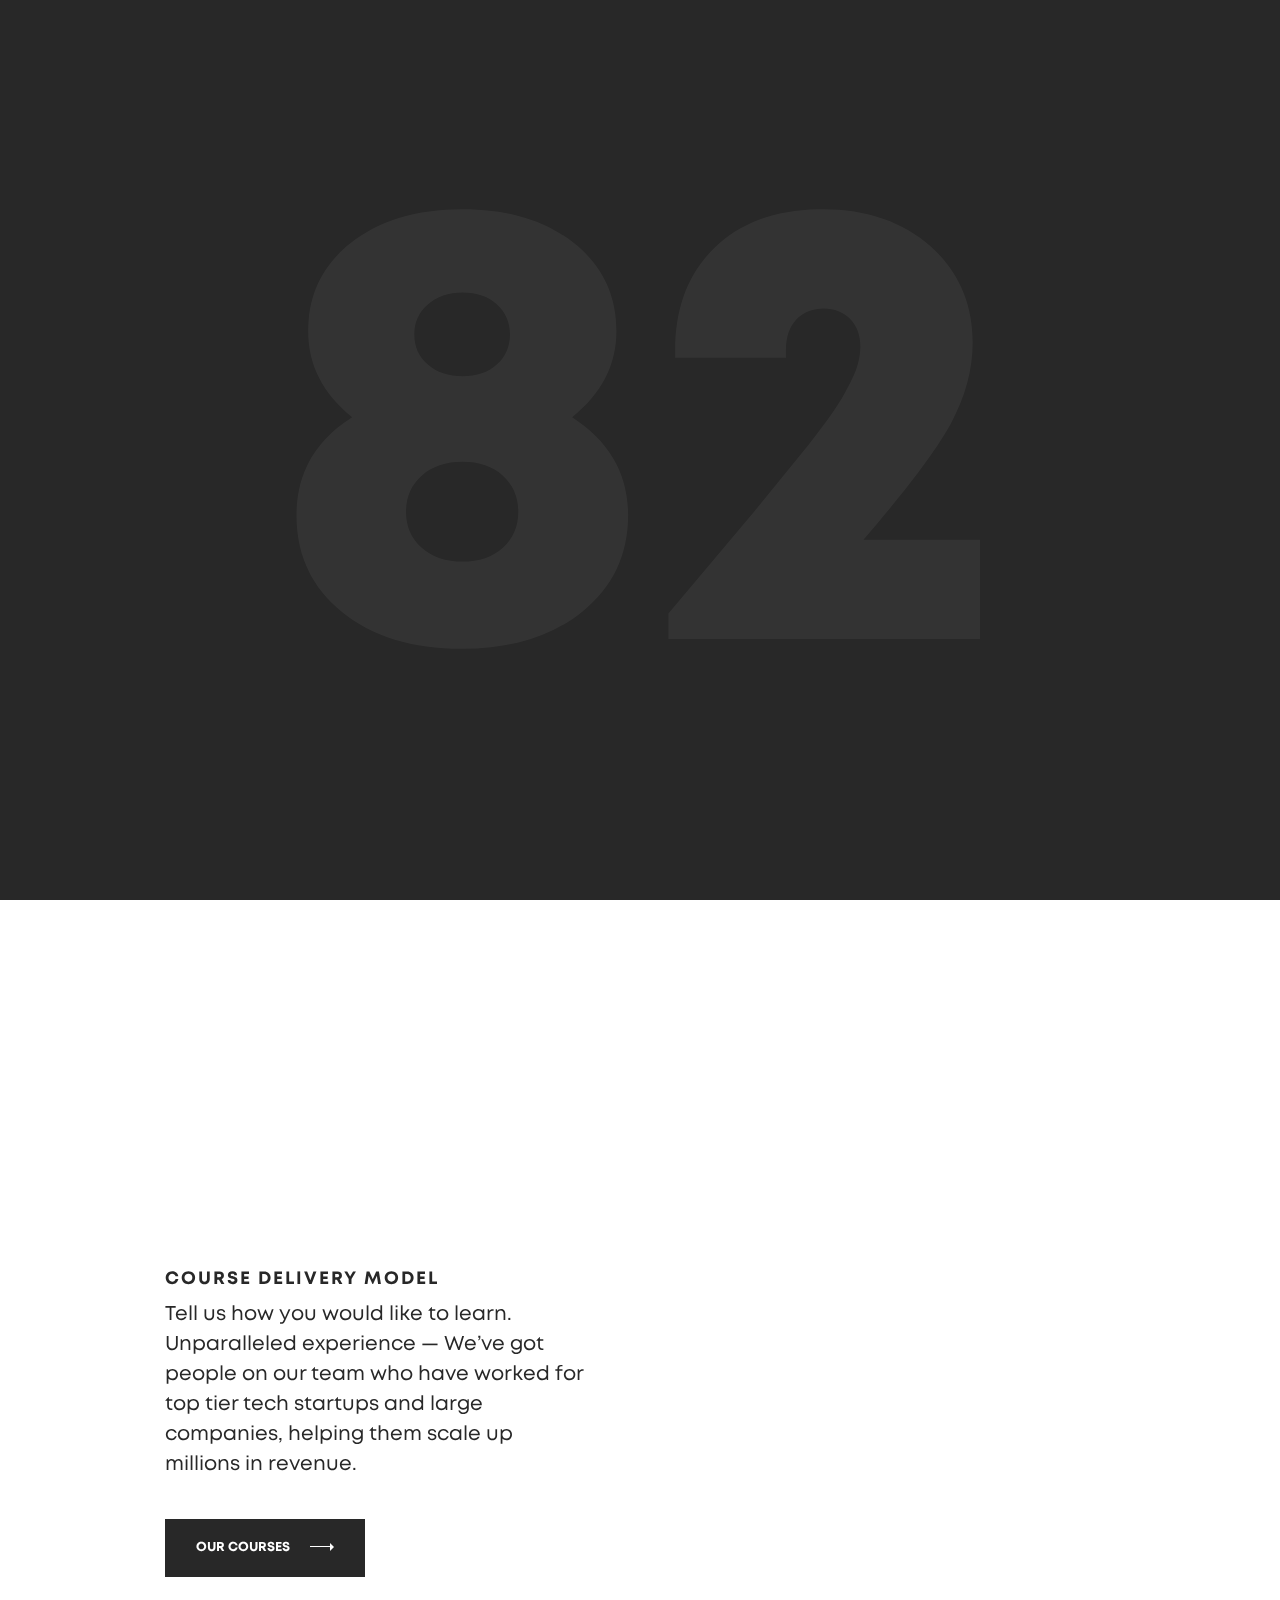
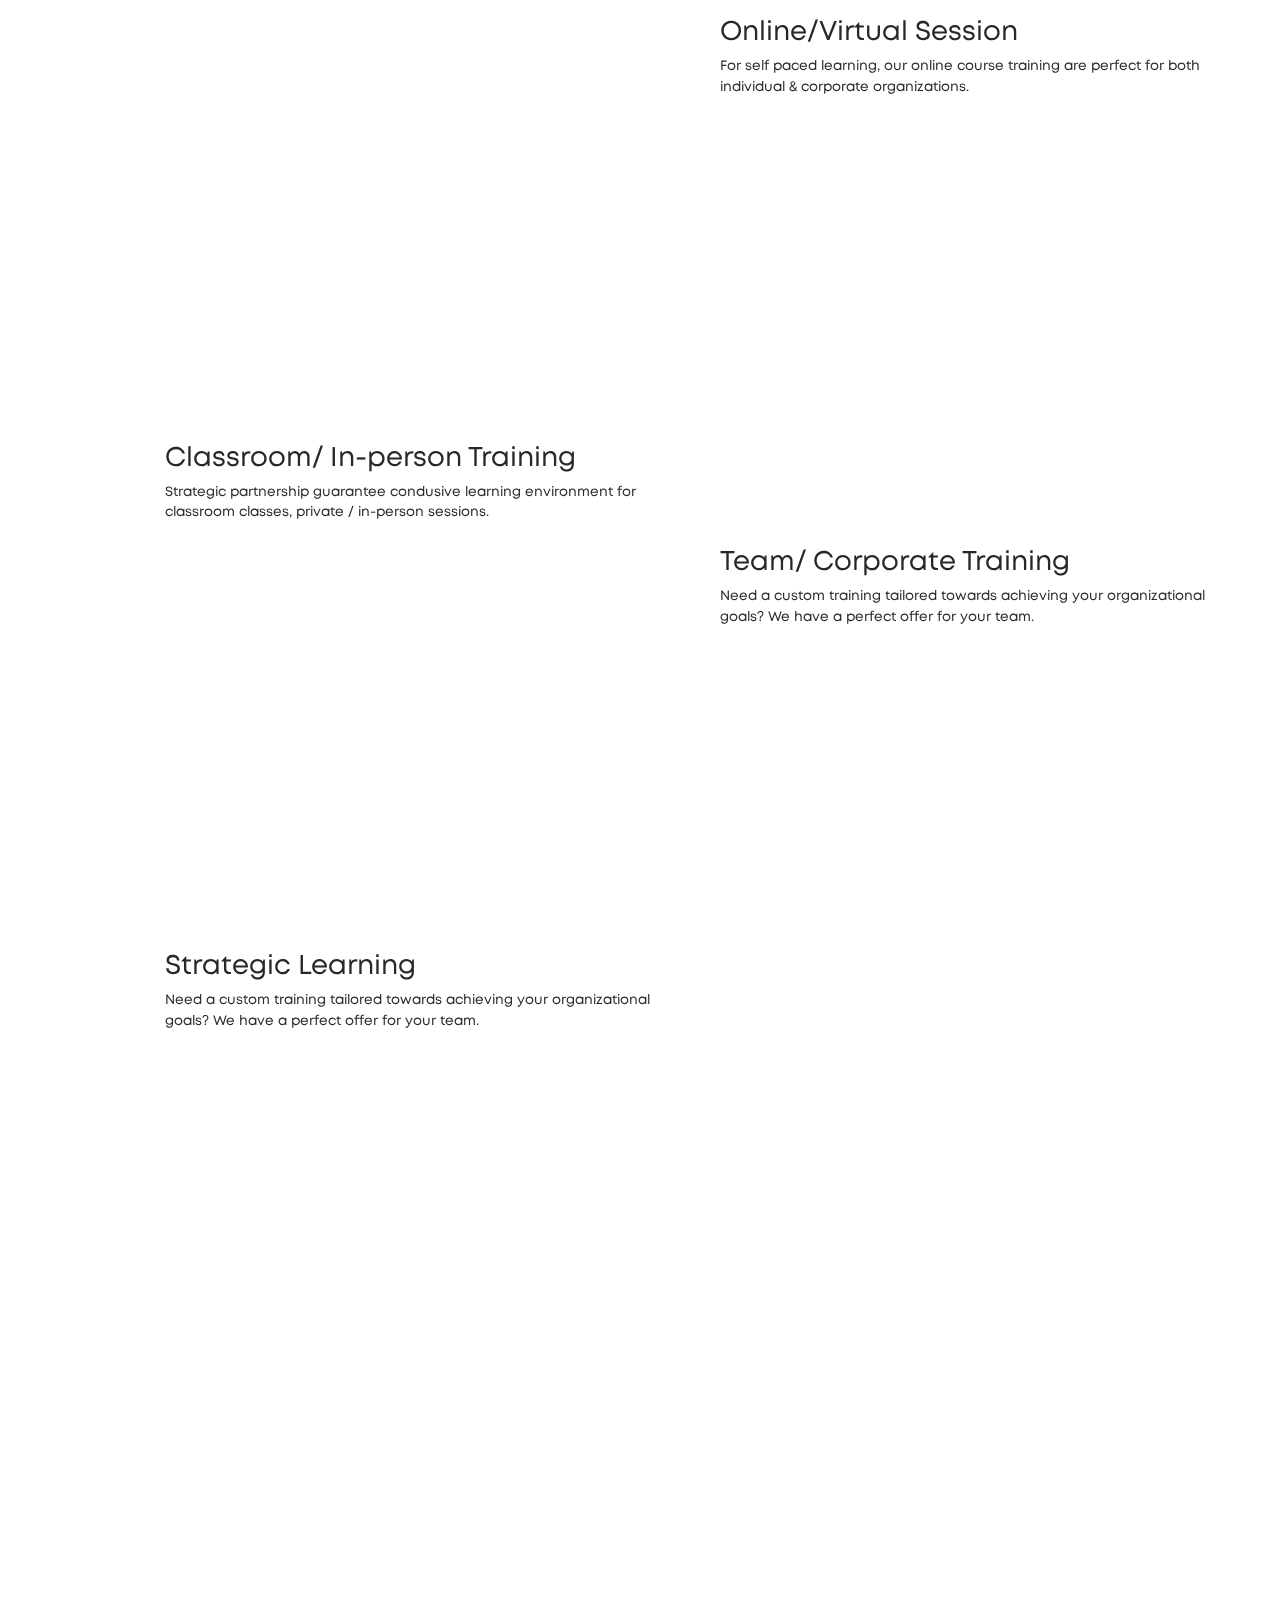
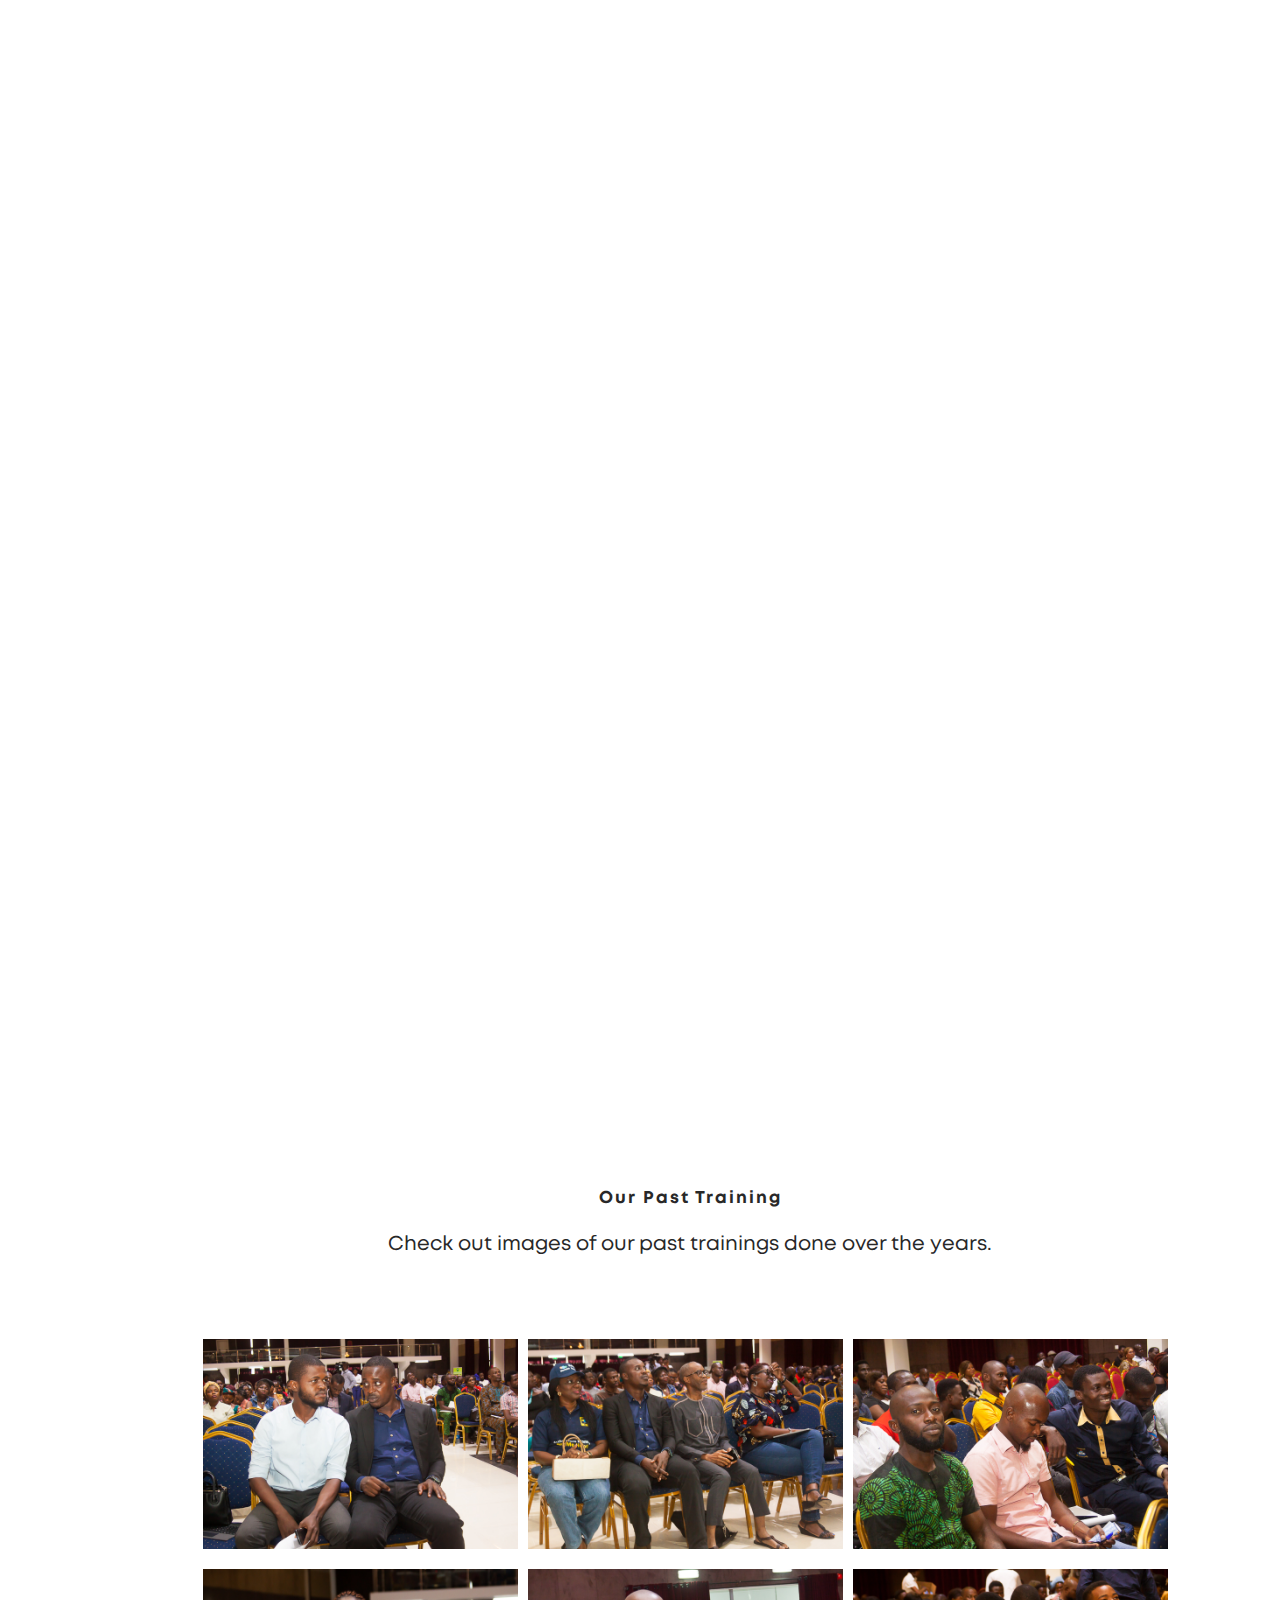
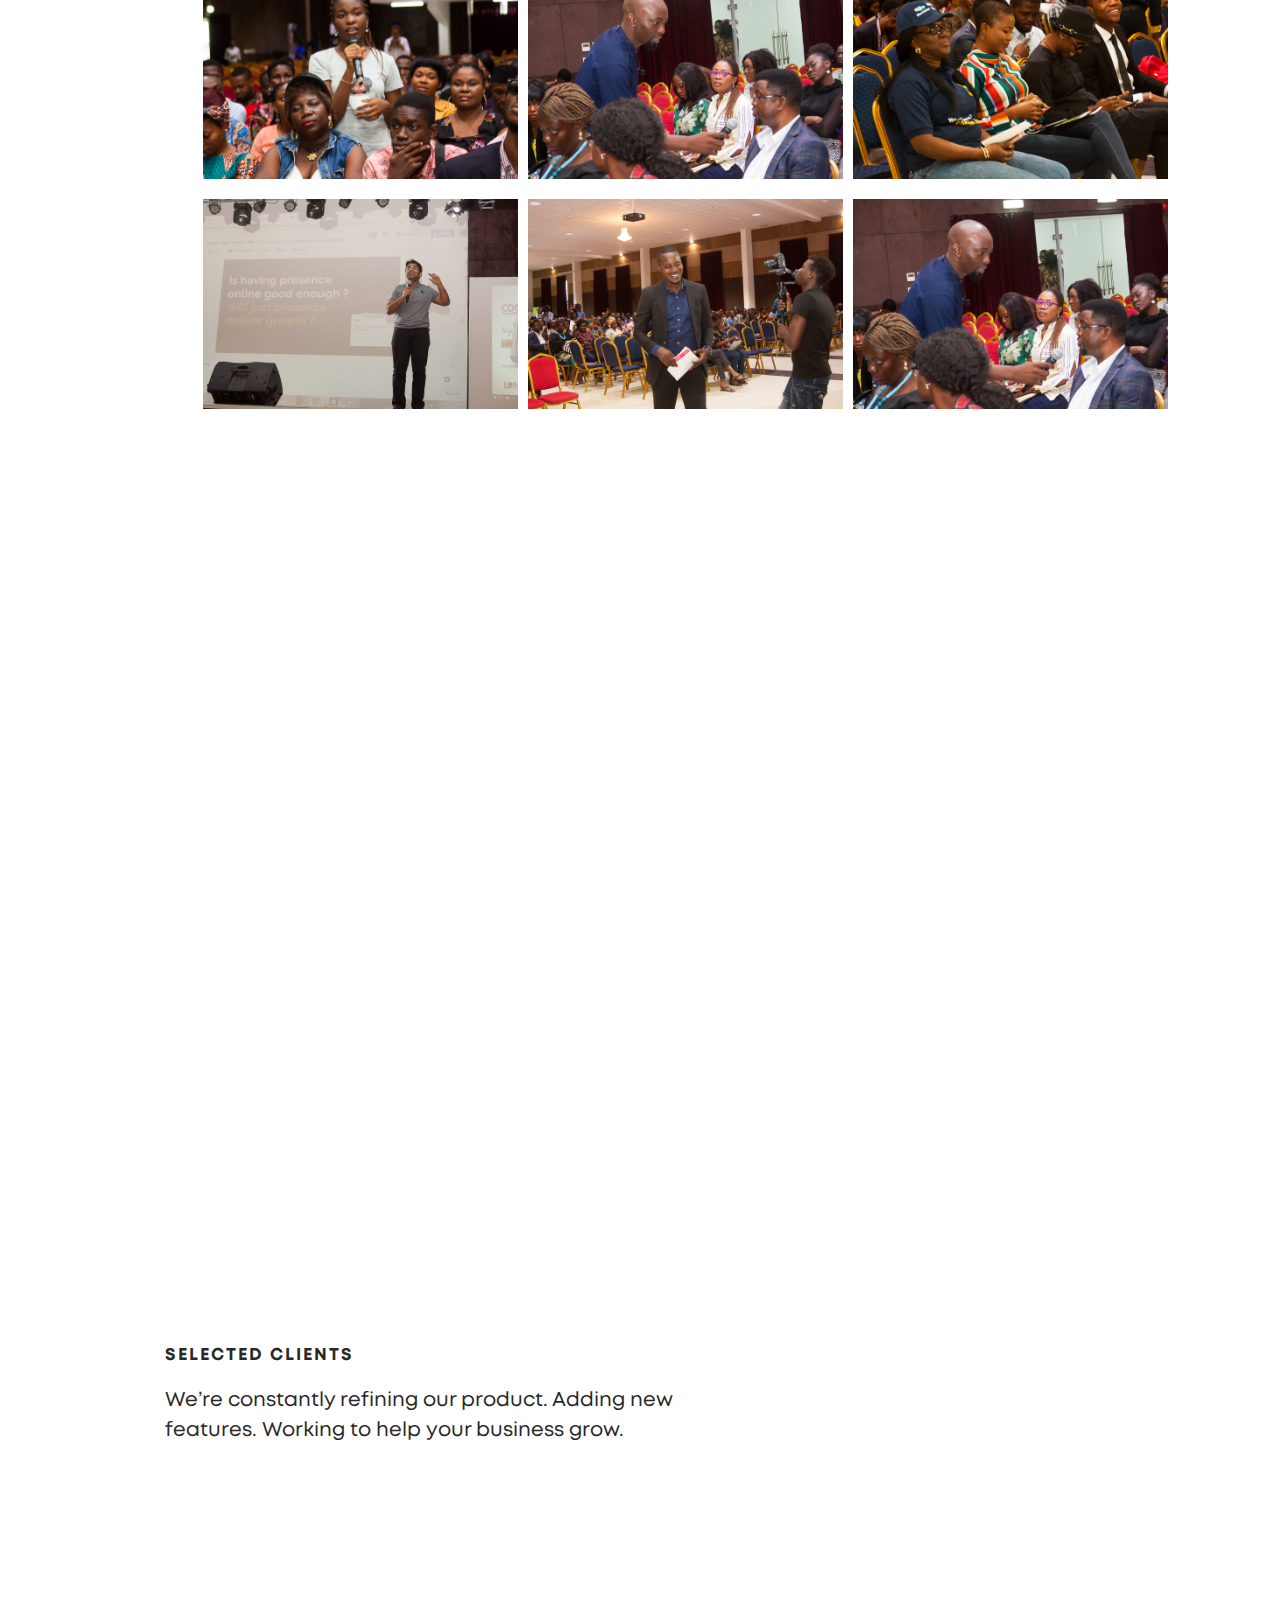
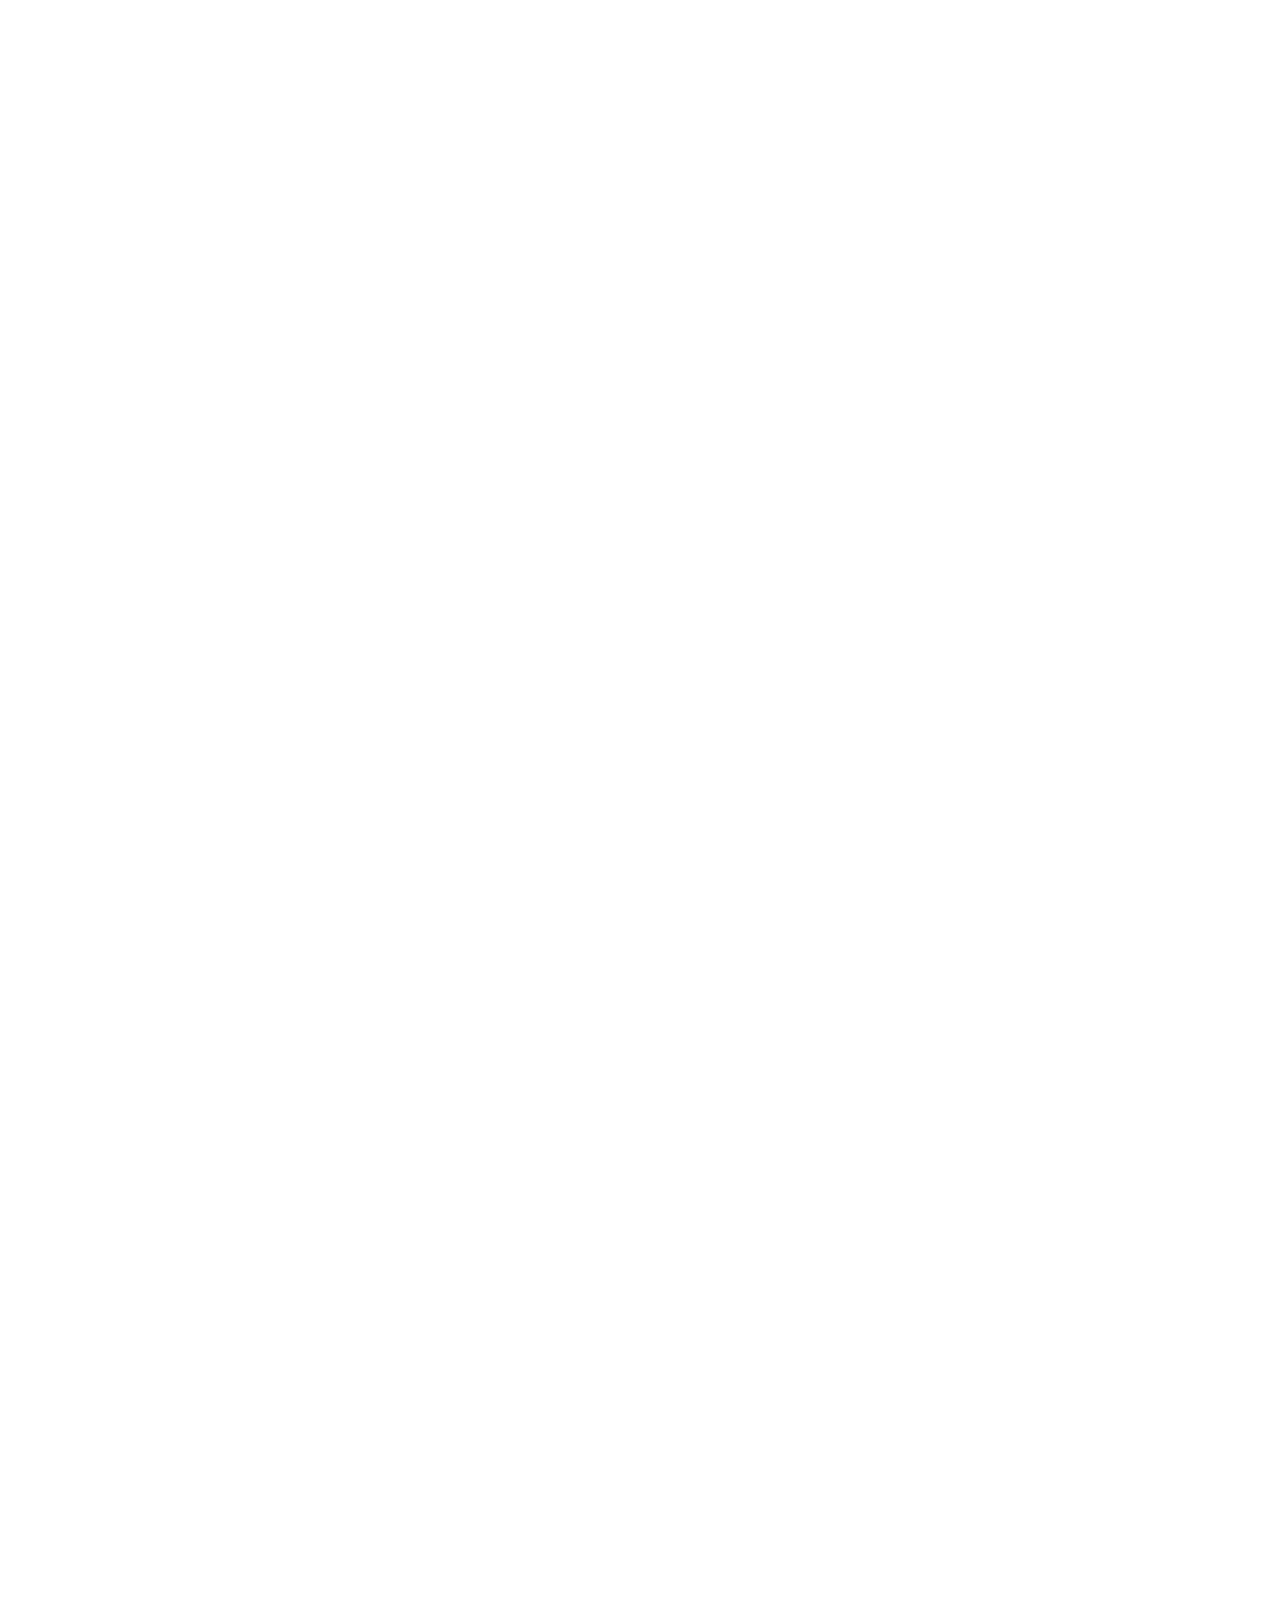
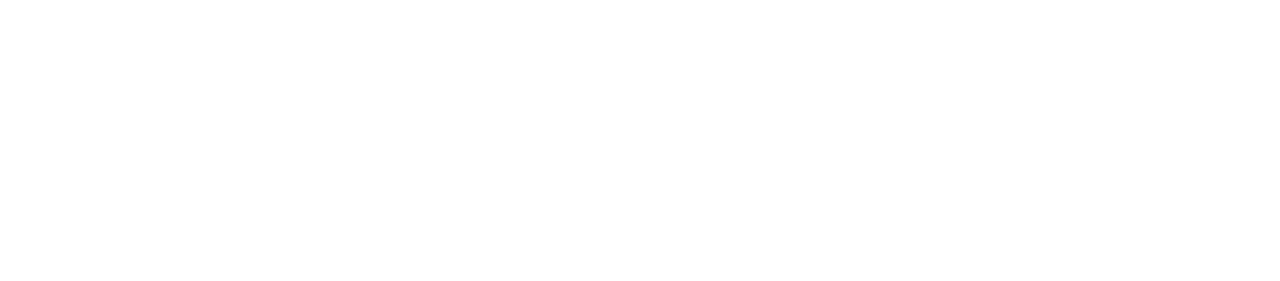
==== index.html @ c2b7b4fe "first commit" ====
<!DOCTYPE html>
<html lang="en">
  <head>
    <meta charset="utf-8" />
    <meta
      name="viewport"
      content="width=device-width, initial-scale=1, shrink-to-fit=no"
    />
    <meta name="format-detection" content="telephone=no" />
    <meta name="theme-color" content="#282828" />
    <title>
      Lagos Digitial Marketing Training | Digital Lab & Creative Solutions
    </title>
    <meta name="author" content="Themezinho" />
    <meta
      name="description"
      content="Agensy | Digital Lab & Creative Solutions"
    />
    <meta
      name="keywords"
      content="creative, works, showcase, training, lagos, portfolio, highlight, projects, modern, agency, digital, studio, css, animation, transition, freelancers"
    />

    <!-- SOCIAL MEDIA META -->
    <meta
      property="og:description"
      content="Lagos Digitial Marketing Training | Digital Lab & Creative Solutions"
    />
    <meta
      property="og:image"
      content="http://www.themezinho.net/agensy/preview.png"
    />
    <meta property="og:site_name" content="ldmt" />
    <meta property="og:title" content="ldmt" />
    <meta property="og:type" content="website" />
    <meta property="og:url" content="http://www.themezinho.net/agensy" />

    <!-- TWITTER META -->
    <meta name="twitter:card" content="summary" />
    <meta name="twitter:site" content="@ldmt" />
    <meta name="twitter:creator" content="@ldmt" />
    <meta name="twitter:title" content="ldmt" />
    <meta
      name="twitter:description"
      content="Lagos Digitial Marketing Training | Digital Lab & Creative Solutions"
    />
    <meta
      name="twitter:image"
      content="http://www.themezinho.net/agensy/preview.png"
    />

    <!-- FAVICON FILES -->
    <link href="images/LDMT logo.png" rel="apple-touch-icon" sizes="144x144" />
    <link href="images/LDMT logo.png" rel="apple-touch-icon" sizes="114x114" />
    <link href="images/LDMT logo.png" rel="apple-touch-icon" sizes="72x72" />
    <link href="images/LDMT logo.png" rel="apple-touch-icon" />
    <link href="images/LDMT logo.png" rel="shortcut icon" />

    <!-- CSS FILES -->
    <link rel="stylesheet" href="css/animate.min.css" />
    <link rel="stylesheet" href="css/odometer.min.css" />
    <link rel="stylesheet" href="css/fancybox.min.css" />
    <link rel="stylesheet" href="css/swiper.min.css" />
    <link rel="stylesheet" href="css/bootstrap.min.css" />
    <link rel="stylesheet" href="css/style.css" />
  </head>
  <body>
    <div class="preloader">
      <div class="inner">
        <!-- <figure class="logo">
          <img src="images/LDMT logo.png" alt="Image" />
        </figure> -->
        <span class="percentage" id="percentage">0</span>
      </div>
      <!-- end inner -->
      <div class="loader-progress" id="loader-progress"></div>
      <!-- end loader-progress -->
    </div>
    <!-- end preloader -->
    <div class="transition-overlay"></div>
    <!-- end transition-overlay -->
    <div class="navigation-menu">
      <div class="inner">
        <div class="side-menu">
          <ul>
            <li><a href="index.html">Home</a></li>
            <li><a href="about.html">About</a></li>
            <li><a href="courses.html">Courses</a></li>
            <li><a href="contact.html">Contact</a></li>
          </ul>
        </div>
        <!-- end side-menu -->
        <div class="sides">
          <!-- <div id="map">
            <iframe
              src="https://www.google.com/maps/embed?pb=!1m18!1m12!1m3!1d325518.68780316407!2d30.252511957059642!3d50.4016990487754!2m3!1f0!2f0!3f0!3m2!1i1024!2i768!4f13.1!3m3!1m2!1s0x40d4cf4ee15a4505%3A0x764931d2170146fe!2z0JrQuNGX0LIsIDAyMDAw!5e0!3m2!1suk!2sua!4v1552081224273"
              width="600"
              height="450"
              style="border: 0"
              allowfullscreen
            ></iframe>
            <img src="images/team.jpg" alt="Team Learning" />
          </div> -->
          <!-- end map -->
          <figure>
            <img src="images/team.jpg" alt="Image" />
            <a href="#" data-fancybox
              ><img src="images/icon-map-marker.svg" alt="Image"
            /></a>
          </figure>
        </div>
        <!-- end sides -->
        <div class="sides">
          <h2>
            LDMT is an agency for the long term, not just for the few years
            ahead of us. Here’s why that matters for you — No “churn and burn.”
            — Our focus isn’t closing deals. It’s getting you quality leads for
            months, years on end.
          </h2>
          <address>
            7 Molade Okoya, Adeniyi Jones, Lagos<br />
            <a href="#">info@ldmt.com.ng </a>
            +234 817 985 2082
          </address>
        </div>
        <!-- end sides -->
      </div>
      <!-- end inner -->
    </div>
    <!-- end navigation-menu -->
    <aside class="left-side">
      <div class="logo">
        <img src="images/LDMT logo.png" alt="Image" />
      </div>
      <ul>
        <li><a href="#">FACEBOOK</a></li>
        <li><a href="#">INSTAGRAM</a></li>
        <li><a href="#">TWITTER</a></li>
        <li><a href="#">LINKEDIN</a></li>
      </ul>
      <a href="#top" class="gotop"
        ><img src="images/icon-gotop.svg" alt="Image"
      /></a>
    </aside>
    <!-- end left-side -->
    <header class="header">
      <nav class="navbar">
        <div class="inner">
          <div class="logo">
            <a href="index.html"
              ><img src="images/LDMT logo.png" alt="Image"
            /></a>
          </div>
          <!-- end logo -->
          <div class="phone">T: +234 817 985 2082</div>
          <!-- end phone -->
          <div class="main-menu">
            <ul>
              <li><a href="index.html">Home</a></li>
              <li><a href="about.html">About</a></li>
              <li><a href="courses.html">Courses</a></li>
              <li><a href="contact.html">Contact</a></li>
            </ul>
          </div>
          <!-- end main-menu -->
          <div class="hamburger-menu" id="hamburger-menu">
            <div class="burger">
              <svg
                id="burger-svg"
                data-name="Layer 1"
                xmlns="http://www.w3.org/2000/svg"
                viewBox="0 0 50 50"
              >
                <title>Show / Hide Navigation</title>
                <rect class="burger-svg__base" width="50" height="50" />
                <g class="burger-svg__bars">
                  <rect
                    class="burger-svg__bar burger-svg__bar-1"
                    x="14"
                    y="18"
                    width="22"
                    height="2"
                  />
                  <rect
                    class="burger-svg__bar burger-svg__bar-2"
                    x="14"
                    y="24"
                    width="22"
                    height="2"
                  />
                  <rect
                    class="burger-svg__bar burger-svg__bar-3"
                    x="14"
                    y="30"
                    width="22"
                    height="2"
                  />
                </g>
              </svg>
            </div>
            <!-- end burger -->
          </div>
          <!-- end hamburger-menu -->
        </div>
        <!-- end inner -->
      </nav>
      <!-- end navbar -->
      <div class="headlines">
        <div class="container">
          <h1>
            Lagos based <br />
            Digital Agency & Training
          </h1>
        </div>
        <!-- end container -->
      </div>
      <!-- end headlines -->
    </header>
    <!-- end header -->
    <section class="slider">
      <div class="swiper-container">
        <div class="swiper-wrapper">
          <div class="swiper-slide" data-background="images/editor-apps.jpg">
            <div class="slide-inner">
              <figure>
                <img src="images/img-3.png" alt="Image" />
              </figure>
              <h2>Learn Digital Skills to grow your CAREER</h2>
              <div class="link">
                <a href="courses.html">GET STARTED</a>
              </div>
              <!-- end link -->
            </div>
            <!-- end slide-inner -->
          </div>
          <!-- end swiper-slide -->
          <div
            class="swiper-slide"
            data-background="images/socialmedia-apps.jpg"
          >
            <div class="slide-inner">
              <figure>
                <img src="images/img-1.png" alt="Image" />
              </figure>
              <h2>Learn Digital Skills to grow your BUSINESS</h2>
              <div class="link">
                <a href="courses.html">GET STARTED</a>
              </div>
              <!-- end link -->
            </div>
            <!-- end slide-inner -->
          </div>
          <!-- end swiper-slide -->
          <div class="swiper-slide" data-background="images/blocks.jpg">
            <div class="slide-inner">
              <figure><img src="images/img-2.png" alt="Image" /></figure>
              <h2>Learn Digital Skills to grow your COMPANY</h2>
              <div class="link">
                <a href="courses.html">GET STARTED</a>
              </div>
              <!-- end link -->
            </div>
            <!-- end slide-inner -->
          </div>
          <!-- end swiper-slide -->
        </div>
        <!-- end swiper-wrapper -->
        <div class="swiper-pagination"></div>
        <!-- end swiper-pagination -->
        <div class="swiper-button-next"><span></span><b>NEXT</b></div>
        <!-- end swiper-button-next -->
      </div>
      <!-- end swiper-container -->
    </section>
    <!-- end slider -->
    <section class="works">
      <div class="container">
        <ul>
          <li>
            <div class="titles">
              <h2>Course Delivery Model</h2>
              <p>
                Tell us how you would like to learn. Unparalleled experience —
                We’ve got people on our team who have worked for top tier tech
                startups and large companies, helping them scale up millions in
                revenue.
              </p>

              <div class="custom-btn">
                <a href="courses.html">Our Courses<span></span> <i></i></a>
              </div>
              <!-- end custom-btn -->
            </div>
            <!-- end titles -->
          </li>
          <li>
            <div class="project-box">
              <figure class="project-image reveal-effect masker wow">
                <img src="images/online.jpg" alt="Image" />
              </figure>
              <div class="project-content">
                <h3>Online/Virtual Session</h3>
                <small
                  >For self paced learning, our online course training are
                  perfect for both individual & corporate organizations.</small
                >
              </div>
              <!-- end project-content -->
            </div>
            <!-- end project-box -->
          </li>
          <li>
            <div class="project-box">
              <figure class="project-image reveal-effect masker wow">
                <img src="images/classroom.jpg" alt="Image" />
              </figure>
              <div class="project-content">
                <h3>Classroom/ In-person Training</h3>
                <small
                  >Strategic partnership guarantee condusive learning
                  environment for classroom classes, private / in-person
                  sessions.</small
                >
              </div>
              <!-- end project-content -->
            </div>
            <!-- end project-box -->
          </li>
          <li>
            <div class="project-box">
              <figure class="project-image reveal-effect masker wow">
                <img src="images/team.jpg" alt="Image" />
              </figure>
              <div class="project-content">
                <h3>Team/ Corporate Training</h3>
                <small
                  >Need a custom training tailored towards achieving your
                  organizational goals? We have a perfect offer for your
                  team.</small
                >
              </div>
              <!-- end project-content -->
            </div>
            <!-- end project-box -->
          </li>
          <li>
            <div class="project-box">
              <figure class="project-image reveal-effect masker wow">
                <img src="images/strategic.jpg" alt="Image" />
              </figure>
              <div class="project-content">
                <h3>Strategic Learning</h3>
                <small
                  >Need a custom training tailored towards achieving your
                  organizational goals? We have a perfect offer for your
                  team.</small
                >
              </div>
              <!-- end project-content -->
            </div>
            <!-- end project-box -->
          </li>
        </ul>
      </div>
      <!-- end container -->
    </section>
    <!-- end works -->
    <section class="featured-services" data-color="dark">
      <div class="container">
        <div class="row">
          <div class="col-12">
            <div class="titles">
              <h6>Our Courses</h6>
              <p>
                Best recommendations for anyone looking to close more
                digitalsales and grow their business.
              </p>
            </div>
            <!-- end titles -->
          </div>
          <!-- end col-12 -->
          <div class="col-lg-3 col-md-6">
            <figure class="reveal-effect masker wow">
              <img src="images/icon01.svg" alt="Image" />
              <figcaption>
                <span>01</span>
                <h4>Content Marketing</h4>
              </figcaption>
            </figure>
          </div>
          <!-- end col-3 -->
          <div class="col-lg-3 col-md-6">
            <figure class="reveal-effect masker wow">
              <img src="images/icon02.svg" alt="Image" />
              <figcaption>
                <span>02</span>
                <h4>Social Media Marketing</h4>
              </figcaption>
            </figure>
          </div>
          <!-- end col-3 -->
          <div class="col-lg-3 col-md-6">
            <figure class="reveal-effect masker wow">
              <img src="images/icon03.svg" alt="Image" />
              <figcaption>
                <span>03</span>
                <h4>Search Engine Optimization</h4>
              </figcaption>
            </figure>
          </div>
          <!-- end col-3 -->
          <div class="col-lg-3 col-md-6">
            <figure class="reveal-effect masker wow">
              <img src="images/icon04.svg" alt="Image" />
              <figcaption>
                <span>04</span>
                <h4>Email Marketing</h4>
              </figcaption>
            </figure>
          </div>
          <!-- end col-3 -->
          <div class="col-lg-3 col-md-6">
            <figure class="reveal-effect masker wow">
              <img src="images/icon05.svg" alt="Image" />
              <figcaption>
                <span>05</span>
                <h4>Blogging</h4>
              </figcaption>
            </figure>
          </div>
          <!-- end col-3 -->
          <div class="col-lg-3 col-md-6">
            <figure class="reveal-effect masker wow">
              <img src="images/icon06.svg" alt="Image" />
              <figcaption>
                <span>06</span>
                <h4>Pay Per Click</h4>
              </figcaption>
            </figure>
          </div>
          <!-- end col-3 -->
          <div class="col-lg-3 col-md-6">
            <figure class="reveal-effect masker wow">
              <img src="images/icon07.svg" alt="Image" />
              <figcaption>
                <span>07</span>
                <h4>Conversion Optimization</h4>
              </figcaption>
            </figure>
          </div>
          <!-- end col-3 -->
          <div class="col-lg-3 col-md-6">
            <figure class="reveal-effect masker wow">
              <img src="images/icon08.svg" alt="Image" />
              <figcaption>
                <span>08</span>
                <h4>Digital Analytics</h4>
              </figcaption>
            </figure>
          </div>
          <div class="col-lg-3 col-md-6">
            <figure class="reveal-effect masker wow">
              <img src="images/icon08.svg" alt="Image" />
              <figcaption>
                <span>09</span>
                <h4>Online Story Telling</h4>
              </figcaption>
            </figure>
          </div>
          <div class="col-lg-3 col-md-6">
            <figure class="reveal-effect masker wow">
              <img src="images/icon08.svg" alt="Image" />
              <figcaption>
                <span>10</span>
                <h4>Digital Marketing Strategy</h4>
              </figcaption>
            </figure>
          </div>
          <div class="col-lg-3 col-md-6">
            <figure class="reveal-effect masker wow">
              <img src="images/icon08.svg" alt="Image" />
              <figcaption>
                <span>11</span>
                <h4>Market Automation</h4>
              </figcaption>
            </figure>
          </div>

          <!-- end col-3 -->
        </div>
        <!-- end row -->
      </div>
      <!-- end container -->
    </section>
    <!-- end featured-services -->
    <!-- <section class="recent-news">
      <div class="container">
        <div class="row align-items-end">
          <div class="col-12 wow fadeInUp">
            <div class="content-box selected">
              <small>Creative, WordPress</small>
              <h3>
                <a href="blog-single.html"
                  >We're Making Office Changes & Introducing our New Office</a
                >
              </h3>
              <span>17 September, 2022</span>
            </div>
          </div>
          <div class="col-lg-4 wow fadeInUp">
            <div class="content-box">
              <small>Creative, WordPress</small>
              <h3>
                <a href="blog-single.html"
                  >We're Making Office Changes & Introducing our New Office</a
                >
              </h3>
              <span>17 September, 2022</span>
            </div>
          </div>
          <div class="col-lg-4 wow fadeInUp">
            <div class="content-box">
              <small>Development, Browser</small>
              <h3>
                <a href="blog-single.html"
                  >The New Chrome and Safari Will Reshape the Web for Authors</a
                >
              </h3>
              <span>22 October, 2022</span>
            </div>
          </div>

          <div class="col-lg-4 wow fadeInUp">
            <div class="content-box">
              <small>Security, Internet</small>
              <h3>
                <a href="blog-single.html"
                  >Half the Web Is Now Encrypted hat Makes Everyone Safery</a
                >
              </h3>
              <span>30 November, 2022</span>
            </div>
          </div>
        </div>
      </div>
    </section> -->
    <!-- end recent-news -->
    <section class="our-awards">
      <div class="container">
        <div class="titles">
          <h6>Our Past Training</h6>
          <p>Check out images of our past trainings done over the years.</p>
        </div>
        <!-- end titles -->
        <div class="our-awards-div">
          <img src="images/training-1.jpg" alt="Our Training" />
          <img src="images/training-2.jpg" alt="Our Training" />
          <img src="images/training-3.jpg" alt="Our Training" />
          <img src="images/training-4.jpg" alt="Our Training" />
          <img src="images/training-5.jpg" alt="Our Training" />
          <img src="images/training-6.jpg" alt="Our Training" />
          <img src="images/training-7.jpg" alt="Our Training" />
          <img src="images/training-8.jpg" alt="Our Training" />
          <img src="images/training-5.jpg" alt="Our Training" />
        </div>
      </div>
      <!-- end container -->
    </section>
    <!-- end our-awards -->
    <section class="showreel" data-color="dark">
      <div class="container">
        <div class="video reveal-effect masker wow">
          <!-- <video src="videos/video.mp4" autoplay loop muted></video> -->
          <div>
            <iframe
              width="550"
              height="309"
              src="https://www.youtube.com/embed/XCosLB9mNR4"
              title="YouTube video player"
              frameborder="0"
              allow="accelerometer; autoplay; clipboard-write; encrypted-media; gyroscope; picture-in-picture"
              allowfullscreen
            ></iframe>
          </div>
          <!-- <div>
            <iframe
              width="550"
              height="309"
              src="https://www.youtube.com/embed/ZZ3BBwcoshY"
              title="YouTube video player"
              frameborder="0"
              allow="accelerometer; autoplay; clipboard-write; encrypted-media; gyroscope; picture-in-picture"
              allowfullscreen
            ></iframe>
          </div> -->
          <div>
            <iframe
              width="550"
              height="309"
              src="https://www.youtube.com/embed/ZZ3BBwcoshY"
              title="YouTube video player"
              frameborder="0"
              allow="accelerometer; autoplay; clipboard-write; encrypted-media; gyroscope; picture-in-picture"
              allowfullscreen
            ></iframe>
          </div>

          <h2>SHOWREEL</h2>
          <!-- end content -->
        </div>
        <!-- end video -->
      </div>
      <!-- end container -->
    </section>
    <!-- end showreel -->
    <section class="logos">
      <div class="container">
        <div class="titles">
          <h6>SELECTED CLIENTS</h6>
          <p>
            We’re constantly refining our product. Adding new features. Working
            to help your business grow.
          </p>
        </div>
        <!-- end titles -->
        <ul class="wow fadeInUp">
          <li>
            <figure>
              <img src="images/moovit.svg" alt="Image" />
              <img src="images/brandspoosh.svg" alt="Image" />
            </figure>
          </li>
          <li>
            <figure>
              <img src="images/brandspoosh.svg" alt="Image" />
              <img src="images/moovit.svg" alt="Image" />
            </figure>
          </li>
          <li>
            <figure>
              <img src="images/guardian.svg" alt="Image" />
              <img src="images/business.svg" alt="Image" />
            </figure>
          </li>
          <li>
            <figure>
              <img src="images/moovit.svg" alt="Image" />
              <img src="images/brandspoosh.svg" alt="Image" />
            </figure>
          </li>
          <li>
            <figure>
              <img src="images/business.svg" alt="Image" />
              <img src="images/guardian.svg" alt="Image" />
            </figure>
          </li>
        </ul>
      </div>
      <!-- end container -->
    </section>
    <!-- end logos -->
    <section class="work-with-us" data-color="dark">
      <div class="container wow fadeInUp">
        <h6>LEARN FROM A PRO TEAM</h6>
        <h2>Would you like to start a training with us?</h2>
        <p><a href="#">Info@ldmt.com.ng</a></p>
        <small>Or</small>
        <p>p: +234 817 985 2082</p>
        <p>m: +234 708 853 7842</p>
      </div>
      <!-- end container -->
    </section>
    <!-- end work-with-us -->
    <footer class="footer">
      <div class="container">
        <div class="row">
          <div class="col-12">
            <div class="career wow fadeInUp">
              <h6>LAGOS DIGITAL MARKETING TRAINING</h6>
              <h2>
                We are always looking for creative minds, so let's train you
              </h2>
              <div class="custom-link">
                <a href="#">Get Started</a> <span></span> <i></i>
              </div>
              <!-- end custom-link -->
            </div>
            <!-- end career -->
          </div>
          <!-- end col-12 -->
          <div class="col-lg-5 wow fadeInUp">
            <figure class="logo">
              <img src="images/LDMT logo.png" alt="Image" />
            </figure>
          </div>
          <!-- end col-5 -->
          <div class="col-lg-4 col-md-6 wow fadeInUp">
            <h5>Location</h5>
            <address>
              7 Molade Okoya, <br />
              Adeniyi Jones, Lagos
            </address>
          </div>
          <!-- end col-4 -->
          <div class="col-lg-3 col-md-6 wow fadeInUp">
            <h5>Say Hello</h5>
            <address>
              info@ldmt.com.ng <br />
              +234 817 985 2082 / +234 708 853 7842
            </address>
          </div>
          <!-- end col-3 -->
          <div class="col-12 wow fadeInUp">
            <div class="sub-footer">
              <ul>
                <li><a href="courses.html">Courses</a></li>
                <li><a href="about.html">About</a></li>
                <li><a href="contact.html">Contact</a></li>
              </ul>
              <span>© 2022 LDMT - All rights Reserved</span>
            </div>
            <!-- end sub-footer -->
          </div>
          <!-- end col-12 -->
        </div>
        <!-- end row -->
      </div>
      <!-- end container -->
    </footer>
    <!-- end footer -->
    <audio id="hamburger-hover" src="audio/link.mp3" preload="auto"></audio>

    <!-- JS FILES -->
    <script src="js/jquery.min.js"></script>
    <script src="js/bootstrap.min.js"></script>
    <script src="js/imagesloaded.pkgd.min.js"></script>
    <script src="js/isotope.min.js"></script>
    <script src="js/swiper.min.js"></script>
    <script src="js/TweenMax.min.js"></script>
    <script src="js/odometer.min.js"></script>
    <script src="js/fancybox.min.js"></script>
    <script src="js/wow.min.js"></script>
    <script src="js/scripts.js"></script>
  </body>
</html>
---- css/style.css ----
@charset "UTF-8";
/* CUSTOM FONTS */
@font-face {
  font-family: "Mont";
  src: url("../fonts/Mont-Regular.eot");
  src: local("☺"), url("../fonts/Mont-Regular.woff") format("woff"),
    url("../fonts/Mont-Regular.ttf") format("truetype"),
    url("../fonts/Mont-Regular.svg") format("svg");
  font-weight: 400;
  font-style: normal;
}
@font-face {
  font-family: "Mont";
  src: url("../fonts/Mont-Bold.eot");
  src: local("☺"), url("../fonts/Mont-Bold.woff") format("woff"),
    url("../fonts/Mont-Bold.ttf") format("truetype"),
    url("../fonts/Mont-Bold.svg") format("svg");
  font-weight: 600;
  font-style: normal;
}
@font-face {
  font-family: "Mont";
  src: url("../fonts/Mont-Heavy.eot");
  src: local("☺"), url("../fonts/Mont-Heavy.woff") format("woff"),
    url("../fonts/Mont-Heavy.ttf") format("truetype"),
    url("../fonts/Mont-Heavy.svg") format("svg");
  font-weight: 800;
  font-style: normal;
}
/* BODY */
* {
  outline: none !important;
}

body {
  margin: 0;
  padding-left: 150px;
  padding-right: 50px;
  font-family: "Mont";
  font-size: 17px;
  color: #282828;
  -webkit-transition: all 0.4s ease-in-out;
  -moz-transition: all 0.4s ease-in-out;
  -ms-transition: all 0.4s ease-in-out;
  -o-transition: all 0.4s ease-in-out;
  transition: all 0.4s ease-in-out;
  -webkit-font-smoothing: antialiased;
  text-rendering: optimizeLegibility;
  -moz-osx-font-smoothing: grayscale;
}

/* LINKS */
a {
  color: #282828;
  -webkit-transition: all 0.25s ease-in-out;
  -moz-transition: all 0.25s ease-in-out;
  -ms-transition: all 0.25s ease-in-out;
  -o-transition: all 0.25s ease-in-out;
  transition: all 0.25s ease-in-out;
}

a:hover {
  text-decoration: underline;
  color: #282828;
}

a:active {
  text-decoration: underline;
}

/* HTML ELEMENTS */
img {
  max-width: 100%;
}

p {
  line-height: 1.5;
}

/* FORM ELEMENTS */
input[type="text"] {
  width: 100%;
  height: 54px;
  border: 1px solid #eee;
  padding: 0 20px;
}

textarea {
  width: 100%;
  height: 160px;
  border: 1px solid #eee;
  padding: 15px 20px;
}

button[type="submit"] {
  height: 58px;
  display: -ms-flexbox;
  display: flex;
  -ms-flex-wrap: wrap;
  flex-wrap: wrap;
  -ms-flex-align: center;
  -ms-flex-pack: justify;
  justify-content: space-between;
  text-align: center;
  border: none;
  margin: 0;
  padding: 0;
}
button[type="submit"] * {
  -webkit-transition: all 0.25s ease-in-out;
  -moz-transition: all 0.25s ease-in-out;
  -ms-transition: all 0.25s ease-in-out;
  -o-transition: all 0.25s ease-in-out;
  transition: all 0.25s ease-in-out;
}
button[type="submit"] strong {
  display: flex;
  flex-wrap: wrap;
  justify-content: center;
  align-content: center;
  height: 58px;
  border: 1px solid #282828;
  font-size: 13px;
  font-weight: 600;
  text-transform: uppercase;
  padding: 0 30px;
  background: #282828;
  color: #fff;
}
button[type="submit"] strong:hover {
  text-decoration: none;
}
button[type="submit"] b {
  width: 20px;
  height: 1px;
  background: #fff;
  display: inline-block;
  margin-left: 20px;
  margin-top: 8px;
}
button[type="submit"] i {
  width: 0;
  height: 0;
  display: inline-block;
  margin-left: 0;
  margin-right: auto;
  border-style: solid;
  border-width: 4px 0 4px 4px;
  border-color: transparent transparent transparent #fff;
  opacity: 1;
  margin-top: 5px;
}
button[type="submit"]:hover b {
  width: 50px;
  margin-left: 20px;
}
button[type="submit"]:hover i {
  opacity: 0;
}

/* CUSTOM CONTAINER */
@media (min-width: 1240px) {
  .container {
    max-width: 1200px;
  }
}
/* CUSTOM ELEMENTS */
.color-dark {
  background-color: #282828;
}
.color-dark .left-side ul {
  width: 100vh;
  line-height: 1;
  display: block;
  margin: 0;
  margin-top: 50vh;
  margin-left: -9px;
  padding: 0;
  transform: rotate(-90deg);
  transform-origin: 0 0;
  position: absolute;
  left: 50%;
  top: 50%;
  text-align: center;
}
.color-dark .left-side ul li {
  display: inline-block;
  margin: 0 10px;
  padding: 0;
  list-style: none;
}
.color-dark .left-side ul li a {
  display: block;
  font-size: 13px;
  font-weight: 600;
  position: relative;
  padding: 0 2px;
  color: #fff;
}
moe .color-dark .left-side ul li a:hover {
  text-decoration: none;
}
.color-dark .left-side ul li a:before {
  content: "";
  display: block;
  position: absolute;
  left: 0;
  bottom: 6px;
  height: 1px;
  width: 0;
  transition: width 0s ease, background 0.25s ease;
}
.color-dark .left-side ul li a:after {
  content: "";
  display: block;
  position: absolute;
  right: 0;
  bottom: 6px;
  height: 1px;
  width: 0;
  background: #fff;
  transition: width 0.25s ease;
}
.color-dark .left-side ul li a:hover:before {
  width: 100%;
  background: #fff;
  transition: width 0.25s ease;
}
.color-dark .left-side ul li a:hover:after {
  width: 100%;
  background: transparent;
  transition: all 0s ease;
}
.color-dark .left-side .logo img {
  -webkit-filter: invert(100%);
  filter: invert(100%);
}
.color-dark .left-side .gotop img {
  -webkit-filter: invert(100%);
  filter: invert(100%);
}

.color-light {
  background-color: #fff;
}

.color-undefined {
  background-color: transparent;
}

.overflow {
  overflow: hidden;
}

/* ODOMETER */
.odometer {
  line-height: 1;
}
.odometer .odometer-digit {
  padding: 0;
}
.odometer .odometer-digit-inner {
  left: 0;
}

/* PAGINATION */
.pagination {
  width: 100%;
  display: flex;
  flex-wrap: wrap;
}
.pagination li.page-item {
  margin-right: 5px;
}
.pagination li.page-item:first-child a.page-link {
  padding-left: 0;
}
.pagination li.page-item.active a.page-link {
  border: 1px solid #282828;
  background: none;
}
.pagination li.page-item a.page-link {
  border: none;
  color: #282828;
  font-size: 13px;
  font-weight: 600;
  border-radius: 50%;
}
.pagination li.page-item a.page-link:hover {
  background: none;
  opacity: 0.5;
}
.pagination li.page-item a.page-link:focus {
  border: none;
  background: none;
  box-shadow: none;
}

/* TRANSITION OVERLAY */
.transition-overlay {
  width: 100vw;
  height: 100vh;
  position: fixed;
  right: calc(-100% - 200px);
  bottom: 0;
  background: #282828;
  z-index: 99;
  -webkit-transition: all 0.3s ease;
  -moz-transition: all 0.3s ease;
  transition: all 0.3s ease;
  transition-duration: 500ms;
  -webkit-transition-duration: 500ms;
  transition-timing-function: cubic-bezier(0.86, 0, 0.07, 1);
  -webkit-transition-timing-function: cubic-bezier(0.86, 0, 0.07, 1);
  visibility: hidden;
}
.transition-overlay:before {
  content: "";
  width: 0;
  height: 0;
  border-style: solid;
  border-width: 0 200px 100vh 0;
  border-color: transparent #282828 transparent transparent;
  position: absolute;
  left: -200px;
  top: 0;
}
.transition-overlay.active {
  right: 0;
  visibility: visible;
}

/* PRELOADER */
.preloader {
  position: fixed;
  top: 0;
  left: 0;
  margin: auto;
  width: 100vw;
  height: 100vh;
  background: #282828;
  opacity: 1;
  -webkit-transition: all 0.3s ease;
  -moz-transition: all 0.3s ease;
  transition: all 0.3s ease;
  transition-duration: 500ms;
  -webkit-transition-duration: 500ms;
  transition-timing-function: cubic-bezier(0.86, 0, 0.07, 1);
  -webkit-transition-timing-function: cubic-bezier(0.86, 0, 0.07, 1);
  z-index: 99;
  transition-delay: 0.65s;
}
.preloader * {
  -webkit-transition: all 0.3s ease;
  -moz-transition: all 0.3s ease;
  transition: all 0.3s ease;
  transition-duration: 500ms;
  -webkit-transition-duration: 500ms;
  transition-timing-function: cubic-bezier(0.86, 0, 0.07, 1);
  -webkit-transition-timing-function: cubic-bezier(0.86, 0, 0.07, 1);
}
.preloader:before {
  content: "";
  width: 0;
  height: 0;
  border-style: solid;
  border-width: 0 200px 100vh 0;
  border-color: transparent #282828 transparent transparent;
  position: absolute;
  left: -200px;
  top: 0;
}
.preloader:after {
  content: "";
  width: 0;
  height: 0;
  border-style: solid;
  border-width: 100vh 0 0 200px;
  border-color: transparent transparent transparent #282828;
  position: absolute;
  right: -200px;
  top: 0;
}
.preloader .inner {
  width: 100vw;
  height: 100vh;
  display: flex;
  flex-wrap: wrap;
  align-items: center;
  justify-content: center;
  overflow: hidden;
}
.preloader .inner .logo {
  display: inline-block;
  margin: 0;
  animation: fadeInUp ease 0.6s;
}
.preloader .inner .logo img {
  height: 50px;
}
.preloader .inner .percentage {
  width: 100%;
  font-size: 70vh;
  line-height: 1;
  font-weight: 800;
  color: #fff;
  position: absolute;
  top: 50%;
  transform: translateY(-50%);
  text-align: center;
  opacity: 0.05;
  transition-delay: 0.1s;
}

.page-loaded .preloader {
  left: calc(-100% - 200px);
  visibility: hidden;
}

.page-loaded .preloader .logo {
  transform: translateX(-100px);
  opacity: 0;
}

.page-loaded .preloader .percentage {
  margin-left: 100px;
  opacity: 0;
}

body .navbar .inner {
  transform: translateY(-100%);
  transition-delay: 1.2s;
}

body .left-side {
  left: -100%;
  transition-delay: 1.3s !important;
  -webkit-transition: all 0.25s ease-in-out;
  -moz-transition: all 0.25s ease-in-out;
  -ms-transition: all 0.25s ease-in-out;
  -o-transition: all 0.25s ease-in-out;
  transition: all 0.25s ease-in-out;
}

body .header .headlines {
  opacity: 1;
  transform: translateY(100%);
  transition-delay: 1.4s !important;
  -webkit-transition: all 0.25s ease-in-out;
  -moz-transition: all 0.25s ease-in-out;
  -ms-transition: all 0.25s ease-in-out;
  -o-transition: all 0.25s ease-in-out;
  transition: all 0.25s ease-in-out;
  opacity: 0;
}

body .header .page-title {
  opacity: 1;
  transform: translateY(100%);
  transition-delay: 1.4s !important;
  -webkit-transition: all 0.25s ease-in-out;
  -moz-transition: all 0.25s ease-in-out;
  -ms-transition: all 0.25s ease-in-out;
  -o-transition: all 0.25s ease-in-out;
  transition: all 0.25s ease-in-out;
  opacity: 0;
}

body .page-header {
  opacity: 1;
  transform: translateY(100%);
  transition-delay: 1.4s !important;
  -webkit-transition: all 0.25s ease-in-out;
  -moz-transition: all 0.25s ease-in-out;
  -ms-transition: all 0.25s ease-in-out;
  -o-transition: all 0.25s ease-in-out;
  transition: all 0.25s ease-in-out;
  opacity: 0;
}

body .slider {
  transform: translateY(100%);
  transition-delay: 1.5s !important;
  -webkit-transition: all 0.25s ease-in-out;
  -moz-transition: all 0.25s ease-in-out;
  -ms-transition: all 0.25s ease-in-out;
  -o-transition: all 0.25s ease-in-out;
  transition: all 0.25s ease-in-out;
  opacity: 0;
}

.page-loaded .header .navbar .inner {
  transform: translateY(0);
}

.page-loaded .header .headlines {
  opacity: 1;
  transform: translateY(0);
  opacity: 1;
}

.page-loaded .header .page-title {
  opacity: 1;
  transform: translateY(0);
  opacity: 1;
}

.page-loaded .page-header {
  opacity: 1;
  transform: translateY(0);
  opacity: 1;
}

.page-loaded .slider {
  opacity: 1;
  transform: translateY(0);
}

.page-loaded .left-side {
  left: 0;
}

.page-loaded .video-wrapper {
  opacity: 1;
  transform: translateY(0);
}

.page-loaded figure.image {
  opacity: 1;
  transform: translateY(0);
}

.page-loaded .header-image {
  opacity: 1;
  transform: translateY(0);
}

.page-loaded .map {
  opacity: 1;
  transform: translateY(0);
}

/* BURGER */
.burger {
  margin-top: 1px;
  z-index: 3;
  display: inline-block;
  width: 50px;
  height: 50px;
  padding: 0;
  border: none;
  outline: none;
  cursor: pointer;
}

.isNavOpen {
  overflow: hidden;
}

.burger-svg__base {
  fill: #fff;
}

.burger-svg__bars {
  fill: #282828;
}

/* NAVIGATION MENU */
.navigation-menu {
  width: 100%;
  height: 100%;
  display: flex;
  flex-wrap: wrap;
  flex-direction: column;
  justify-content: center;
  position: fixed;
  right: calc(-100% + -200px);
  top: 0;
  z-index: 2;
  background: #282828;
  -webkit-transition: all 0.3s ease;
  -moz-transition: all 0.3s ease;
  transition: all 0.3s ease;
  transition-duration: 500ms;
  -webkit-transition-duration: 500ms;
  transition-timing-function: cubic-bezier(0.86, 0, 0.07, 1);
  -webkit-transition-timing-function: cubic-bezier(0.86, 0, 0.07, 1);
  visibility: hidden;
}
.navigation-menu:before {
  content: "";
  width: 0;
  height: 0;
  border-style: solid;
  border-width: 0 200px 100vh 0;
  border-color: transparent #282828 transparent transparent;
  position: absolute;
  left: -200px;
  top: 0;
}
.navigation-menu.active {
  right: 0;
  visibility: visible;
}
.navigation-menu.active .inner {
  opacity: 1;
  transform: translateX(0);
}
.navigation-menu #map {
  width: 600px;
  height: 450px;
  display: none;
  border: none;
}
.navigation-menu .inner {
  display: flex;
  flex-wrap: wrap;
  align-content: center;
  padding: 0 10%;
  color: #fff;
  transform: translateX(40%);
  opacity: 0;
  -webkit-transition: all 0.3s ease;
  -moz-transition: all 0.3s ease;
  transition: all 0.3s ease;
  transition-duration: 500ms;
  -webkit-transition-duration: 500ms;
  transition-timing-function: cubic-bezier(0.86, 0, 0.07, 1);
  -webkit-transition-timing-function: cubic-bezier(0.86, 0, 0.07, 1);
  transition-delay: 0.35s;
  padding-top: 80px;
}
.navigation-menu .inner .side-menu {
  width: 100%;
  float: right;
  display: none;
}
.navigation-menu .inner .side-menu ul {
  float: right;
  margin: 0;
  padding: 0;
  text-align: right;
}
.navigation-menu .inner .side-menu ul li {
  display: block;
  list-style: none;
  margin-bottom: 5px;
}
.navigation-menu .inner .side-menu ul li a {
  font-size: 8vw;
  color: #fff;
  font-weight: 600;
}
.navigation-menu .inner .sides {
  flex: 1;
  display: flex;
  flex-wrap: wrap;
  flex-direction: column;
  justify-content: center;
}
.navigation-menu .inner .sides:last-child {
  padding-left: 50px;
}
.navigation-menu .inner h2 {
  display: block;
  margin-bottom: 20px;
  line-height: 1.7;
  font-size: 25px;
}
.navigation-menu .inner h2 strong {
  font-weight: 600;
}
.navigation-menu .inner figure {
  display: block;
  margin: 0;
  background: #fff;
  padding: 6px;
  position: relative;
}
.navigation-menu .inner figure a {
  width: 50px;
  height: 50px;
  line-height: 44px;
  position: absolute;
  right: 6px;
  top: 6px;
  background: #fff;
  text-align: center;
}
.navigation-menu .inner address {
  display: block;
  font-size: 19px;
}
.navigation-menu .inner address a {
  display: block;
  color: #fff;
  text-decoration: underline;
}

/* REVEAL EFFECT */
.reveal-effect {
  float: left;
  overflow: hidden;
  position: relative;
}
.reveal-effect.animated:before {
  content: "";
  width: 100%;
  height: 100%;
  background: #eee;
  position: absolute;
  left: 0;
  top: 0;
  animation: 1s reveal linear forwards;
  -webkit-animation-duration: 1s;
  z-index: 1;
  -moz-animation-duration: 1s;
  -ms-animation-duration: 1s;
  -o-animation-duration: 1s;
  animation-duration: 1s;
  -webkit-animation-fill-mode: forwards;
  -moz-animation-fill-mode: forwards;
  -ms-animation-fill-mode: forwards;
  -o-animation-fill-mode: forwards;
  animation-fill-mode: forwards;
  -webkit-animation-timing-function: cubic-bezier(0.785, 0.135, 0.15, 0.86);
  -moz-animation-timing-function: cubic-bezier(0.785, 0.135, 0.15, 0.86);
  -o-animation-timing-function: cubic-bezier(0.785, 0.135, 0.15, 0.86);
  -ms-animation-timing-function: cubic-bezier(0.785, 0.135, 0.15, 0.86);
  animation-timing-function: cubic-bezier(0.785, 0.135, 0.15, 0.86);
}

.reveal-effect.animated > * {
  animation: 1s reveal-inner linear forwards;
}

@-webkit-keyframes reveal {
  0% {
    left: 0;
    width: 0;
  }
  50% {
    left: 0;
    width: 100%;
  }
  51% {
    left: auto;
    right: 0;
  }
  100% {
    left: auto;
    right: 0;
    width: 0;
  }
}
@-webkit-keyframes reveal-inner {
  0% {
    visibility: hidden;
    opacity: 0;
  }
  50% {
    visibility: hidden;
    opacity: 0;
  }
  51% {
    visibility: visible;
    opacity: 1;
  }
  100% {
    visibility: visible;
    opacity: 1;
  }
}
/* TITLES */
.titles {
  width: 100%;
  display: flex;
  flex-wrap: wrap;
  flex-direction: column;
  padding-right: 50%;
  margin-bottom: 80px;
}
.titles h6 {
  font-size: 17px;
  font-weight: 600;
  margin-bottom: 20px;
  letter-spacing: 2px;
}
.titles p {
  font-size: 20px;
  line-height: 1.5;
  margin-bottom: 0;
  font-weight: 300;
}

/* CUSTOM LINK */
.custom-link {
  display: -ms-flexbox;
  display: flex;
  -ms-flex-wrap: wrap;
  flex-wrap: wrap;
  -ms-flex-align: center;
  align-items: center;
  -ms-flex-pack: justify;
  justify-content: space-between;
}
.custom-link * {
  -webkit-transition: all 0.25s ease-in-out;
  -moz-transition: all 0.25s ease-in-out;
  -ms-transition: all 0.25s ease-in-out;
  -o-transition: all 0.25s ease-in-out;
  transition: all 0.25s ease-in-out;
}
.custom-link a {
  display: inline-block;
  margin-right: 15px;
  font-size: 13px;
  font-weight: 600;
  text-transform: uppercase;
}
.custom-link a:hover {
  text-decoration: none;
}
.custom-link span {
  width: 20px;
  height: 1px;
  background: #282828;
  display: inline-block;
  margin: 0;
}
.custom-link i {
  width: 0;
  height: 0;
  display: inline-block;
  margin-left: 0;
  margin-right: auto;
  border-style: solid;
  border-width: 4px 0 4px 4px;
  border-color: transparent transparent transparent #282828;
  opacity: 1;
}
.custom-link:hover a {
  margin-left: 20px;
}
.custom-link:hover span {
  width: 50px;
  margin-left: 20px;
}
.custom-link:hover i {
  opacity: 0;
}

/* CUSTOM BUTTON */
.custom-btn {
  display: -ms-flexbox;
  display: flex;
  -ms-flex-wrap: wrap;
  flex-wrap: wrap;
  -ms-flex-align: center;
  align-items: center;
  -ms-flex-pack: justify;
  justify-content: space-between;
  text-align: center;
}
.custom-btn * {
  -webkit-transition: all 0.25s ease-in-out;
  -moz-transition: all 0.25s ease-in-out;
  -ms-transition: all 0.25s ease-in-out;
  -o-transition: all 0.25s ease-in-out;
  transition: all 0.25s ease-in-out;
}
.custom-btn a {
  display: flex;
  flex-wrap: wrap;
  justify-content: center;
  height: 58px;
  border: 1px solid #282828;
  font-size: 13px;
  font-weight: 600;
  text-transform: uppercase;
  padding: 0 30px;
  padding-top: 18px;
  background: #282828;
  color: #fff;
}
.custom-btn a:hover {
  text-decoration: none;
}
.custom-btn span {
  width: 20px;
  height: 1px;
  background: #fff;
  display: inline-block;
  margin-left: 20px;
  margin-top: 8px;
}
.custom-btn i {
  width: 0;
  height: 0;
  display: inline-block;
  margin-left: 0;
  margin-right: auto;
  border-style: solid;
  border-width: 4px 0 4px 4px;
  border-color: transparent transparent transparent #fff;
  opacity: 1;
  margin-top: 5px;
}
.custom-btn:hover span {
  width: 50px;
  margin-left: 20px;
}
.custom-btn:hover i {
  opacity: 0;
}

/* HEADER */
.header {
  width: 100%;
  display: flex;
  flex-wrap: wrap;
  flex-direction: column;
}
.header .navbar {
  width: 100%;
  margin-bottom: 0;
}
.header .page-title {
  width: 100%;
  margin-bottom: 100px;
  margin-top: 50px;
}
.header .page-title h2 {
  font-weight: 700;
  font-size: 8vw;
  margin-bottom: 20px;
}
.header .page-title h4 {
  padding-right: 40%;
  line-height: 1.7;
}
.header .headlines {
  width: 100%;
  margin-bottom: 100px;
  margin-top: 50px;
}
.header .headlines h1 {
  font-size: 8vw;
  font-weight: 800;
  line-height: 1;
  margin: 0;
  padding-bottom: 5px;
}

/* NAVBAR */
.navbar {
  width: 100%;
  display: flex;
  flex-wrap: wrap;
  position: relative;
  z-index: 9;
  -webkit-transition: all 0.25s ease-in-out;
  -moz-transition: all 0.25s ease-in-out;
  -ms-transition: all 0.25s ease-in-out;
  -o-transition: all 0.25s ease-in-out;
  transition: all 0.25s ease-in-out;
}
.navbar.hide {
  transform: translateY(-100px) !important;
  -webkit-transition: all 0.25s ease-in-out;
  -moz-transition: all 0.25s ease-in-out;
  -ms-transition: all 0.25s ease-in-out;
  -o-transition: all 0.25s ease-in-out;
  transition: all 0.25s ease-in-out;
}
.navbar.light {
  color: #fff;
}
.navbar.light .logo a img {
  -webkit-filter: brightness(0) invert(1);
  filter: brightness(0) invert(1);
}
.navbar.light .main-menu ul li a {
  color: #fff;
}
.navbar.light .main-menu ul li a:after {
  background: #fff;
}
.navbar.light .main-menu ul li a:hover:before {
  background: #fff;
}
.navbar .inner {
  width: 100%;
  display: flex;
  flex-wrap: wrap;
  align-items: center;
  justify-content: space-between;
  padding: 30px 0;
  -webkit-transition: all 0.25s ease-in-out;
  -moz-transition: all 0.25s ease-in-out;
  -ms-transition: all 0.25s ease-in-out;
  -o-transition: all 0.25s ease-in-out;
  transition: all 0.25s ease-in-out;
}
.navbar .logo {
  margin-left: 0;
}
.navbar .logo a {
  margin: 0;
}
.navbar .logo a img {
  height: 42px;
}
.navbar .phone {
  margin-left: 50px;
}
.navbar .main-menu {
  margin-left: auto;
}
.navbar .main-menu ul {
  margin: 0;
  padding: 0;
}
.navbar .main-menu ul li {
  display: inline-block;
  margin: 0 18px;
  padding: 0;
}
.navbar .main-menu ul li a {
  display: block;
  font-size: 15px;
  font-weight: 600;
  position: relative;
  padding: 0 2px;
}
.navbar .main-menu ul li a:hover {
  text-decoration: none;
}
.navbar .main-menu ul li a:before {
  content: "";
  display: block;
  position: absolute;
  left: 0;
  bottom: 9px;
  height: 1px;
  width: 0;
  transition: width 0s ease, background 0.25s ease;
}
.navbar .main-menu ul li a:after {
  content: "";
  display: block;
  position: absolute;
  right: 0;
  bottom: 9px;
  height: 1px;
  width: 0;
  background: #282828;
  transition: width 0.25s ease;
}
.navbar .main-menu ul li a:hover:before {
  width: 100%;
  background: #282828;
  transition: width 0.25s ease;
}
.navbar .main-menu ul li a:hover:after {
  width: 100%;
  background: transparent;
  transition: all 0s ease;
}
.navbar .hamburger-menu {
  margin-right: 0;
  margin-left: 30px;
}

/* LEFT SIDE */
.left-side {
  width: 150px;
  height: 100vh;
  position: fixed;
  left: 0;
  top: 0;
}
.left-side .logo {
  width: 100%;
  display: block;
  height: 42px;
  text-align: center;
  margin-top: 35px;
  -webkit-transition: all 0.25s ease-in-out;
  -moz-transition: all 0.25s ease-in-out;
  -ms-transition: all 0.25s ease-in-out;
  -o-transition: all 0.25s ease-in-out;
  transition: all 0.25s ease-in-out;
  opacity: 0;
  transform: translateY(-30px);
}
.left-side .logo img {
  height: 42px;
}
.left-side .logo.sticky {
  opacity: 1;
  transform: translateY(0);
}
.left-side ul {
  width: 100vh;
  line-height: 1;
  display: block;
  margin: 0;
  margin-top: 50vh;
  margin-left: -9px;
  padding: 0;
  transform: rotate(-90deg);
  transform-origin: 0 0;
  position: absolute;
  left: 50%;
  top: 50%;
  text-align: center;
}
.left-side ul li {
  display: inline-block;
  margin: 0 10px;
  padding: 0;
  list-style: none;
}
.left-side ul li a {
  display: block;
  font-size: 13px;
  font-weight: 600;
  position: relative;
  padding: 0 2px;
}
.left-side ul li a:hover {
  text-decoration: none;
}
.left-side ul li a:before {
  content: "";
  display: block;
  position: absolute;
  left: 0;
  bottom: 6px;
  height: 1px;
  width: 0;
  transition: width 0s ease, background 0.25s ease;
}
.left-side ul li a:after {
  content: "";
  display: block;
  position: absolute;
  right: 0;
  bottom: 6px;
  height: 1px;
  width: 0;
  background: #282828;
  transition: width 0.25s ease;
}
.left-side ul li a:hover:before {
  width: 100%;
  background: #282828;
  transition: width 0.25s ease;
}
.left-side ul li a:hover:after {
  width: 100%;
  background: transparent;
  transition: all 0s ease;
}
.left-side .gotop {
  width: 50px;
  padding: 14px;
  position: absolute;
  left: 50px;
  bottom: 35px;
  display: none;
}
.left-side .gotop img {
  display: block;
}

/* SLIDER */
.slider {
  width: calc(100% + 50px);
  height: 560px;
  display: flex;
  flex-wrap: wrap;
  background: #282828;
  margin-right: -50px;
  overflow: hidden;
  position: relative;
}
.slider:hover .swiper-container .swiper-slide {
  margin-left: -10px;
}
.slider:hover .swiper-button-next span {
  width: 100%;
}
.slider .swiper-container {
  width: 100%;
  height: 100%;
  position: relative;
}
.slider .swiper-container .swiper-slide {
  width: calc(100% - 80px);
  display: -webkit-box;
  display: -ms-flexbox;
  display: -webkit-flex;
  display: flex;
  -webkit-box-pack: center;
  -ms-flex-pack: center;
  -webkit-justify-content: center;
  justify-content: center;
  -webkit-box-align: center;
  -ms-flex-align: center;
  -webkit-align-items: center;
  align-items: center;
  opacity: 0.3;
  -webkit-transition: all 0.25s ease-in-out;
  -moz-transition: all 0.25s ease-in-out;
  -ms-transition: all 0.25s ease-in-out;
  -o-transition: all 0.25s ease-in-out;
  transition: all 0.25s ease-in-out;
  overflow: hidden;
  background-size: cover;
  background-position: center;
}
.slider .swiper-container .swiper-slide-active {
  opacity: 1;
  z-index: 2;
}
.slider .swiper-container .swiper-slide-active .slide-inner {
  opacity: 1;
}
.slider .swiper-container .slide-inner {
  width: 100%;
  padding: 0 100px;
  padding-right: 40%;
  opacity: 0;
  -webkit-transition: all 0.25s ease-in-out;
  -moz-transition: all 0.25s ease-in-out;
  -ms-transition: all 0.25s ease-in-out;
  -o-transition: all 0.25s ease-in-out;
  transition: all 0.25s ease-in-out;
}
.slider .swiper-container .slide-inner figure {
  display: block;
  margin-bottom: 10px;
}
.slider .swiper-container .slide-inner figure img {
  max-width: 120px;
}
.slider .swiper-container .slide-inner h2 {
  font-size: 52px;
  font-weight: 600;
  color: #fff;
  margin-left: -3px;
}
.slider .swiper-container .slide-inner .link {
  display: block;
  margin-top: 50px;
}
.slider .swiper-container .slide-inner .link a {
  display: inline-block;
  font-weight: 600;
  color: #fff;
  font-size: 13px;
  position: relative;
}
.slider .swiper-container .slide-inner .link a:before {
  content: "";
  width: 100%;
  height: 6px;
  background: #fff;
  position: absolute;
  left: 0;
  bottom: 0;
  opacity: 0.3;
}
.slider .swiper-container .slide-inner .link a:after {
  content: "";
  width: 0;
  height: 6px;
  background: #fff;
  position: absolute;
  right: 0;
  bottom: 0;
  -webkit-transition: all 0.25s ease-in-out;
  -moz-transition: all 0.25s ease-in-out;
  -ms-transition: all 0.25s ease-in-out;
  -o-transition: all 0.25s ease-in-out;
  transition: all 0.25s ease-in-out;
}
.slider .swiper-container .slide-inner .link a:hover {
  text-decoration: none;
}
.slider .swiper-container .slide-inner .link a:hover:after {
  width: 100%;
}

/* SWIPER BUTTONS */
.swiper-button-next {
  width: 80px;
  height: 100%;
  display: flex;
  flex-wrap: wrap;
  flex-direction: column;
  justify-content: center;
  position: absolute;
  left: auto;
  right: 20px;
  top: 0;
  z-index: 2;
  background: none;
  text-align: right;
}
.swiper-button-next span {
  width: 50%;
  height: 1px;
  margin-left: auto;
  background: #fff;
  display: inline-block;
  -webkit-transition: all 0.25s ease-in-out;
  -moz-transition: all 0.25s ease-in-out;
  -ms-transition: all 0.25s ease-in-out;
  -o-transition: all 0.25s ease-in-out;
  transition: all 0.25s ease-in-out;
}
.swiper-button-next b {
  font-weight: 600;
  display: block;
  font-size: 12px;
  color: #fff;
  margin-top: 5px;
}

/* SWIPER PAGINATION */
.swiper-pagination-bullet {
  opacity: 1;
  background: rgba(0, 0, 0, 0.2);
  position: relative;
  height: 40px;
  width: 40px;
  background: none;
  text-align: center;
  transform: scaleX(-1) scale(0.7);
  margin: 0;
}
.swiper-pagination-bullet:before {
  content: "";
  width: 100%;
  height: 100%;
  border: 3px solid rgba(255, 255, 255, 0.3);
  border-radius: 50%;
  position: absolute;
  left: 0;
  top: 0;
}

.swiper-pagination-bullet-active {
  color: #fff;
  background: none;
}
.swiper-pagination-bullet-active:after {
  content: "";
  width: 14px;
  height: 14px;
  border-radius: 50%;
  background: #fff;
  position: absolute;
  left: 50%;
  top: 50%;
  margin-left: -7px;
  margin-top: -7px;
}

.swiper-pagination-bullet svg {
  position: absolute;
  top: 0;
  right: 0;
  width: 40px;
  height: 40px;
  transform: rotateY(-180deg) rotateZ(-90deg);
}

.swiper-pagination-bullet.swiper-pagination-bullet-active svg circle {
  animation-play-state: running;
  stroke-width: 3px;
  animation: countdown 6s linear forwards;
}

.swiper-pagination-bullet svg circle {
  stroke-dasharray: 113px;
  stroke-dashoffset: 0px;
  stroke-linecap: round;
  stroke-width: 0;
  stroke: #fff;
  fill: none;
  animation: none;
  animation-play-state: paused;
  animation-fill-mode: none;
}

/* PAGE HEADER */
.page-header {
  width: 100%;
  display: flex;
  flex-wrap: wrap;
  background: #282828;
}
.page-header .video-bg {
  width: 100%;
}
.page-header .video-bg video {
  width: 100%;
  display: flex;
}
.page-header iframe {
  width: 100%;
  height: 500px;
  display: block;
  border: none;
}
.page-header figure {
  width: 100%;
  margin: 0;
}
.page-header figure img {
  width: 100%;
}

/* ABOUT INTRO */
.about-intro {
  width: 100%;
  display: flex;
  flex-wrap: wrap;
  padding-top: 150px;
}
.about-intro h2 {
  font-size: 4vw;
  font-weight: 700;
  margin-bottom: 50px;
}
.about-intro p {
  line-height: 2;
  margin: 0;
}
.about-intro p:nth-child(2) {
  margin-bottom: 30px;
  font-weight: 600;
}

/* MAIN SERVICES */
.main-services {
  width: 100%;
  display: flex;
  flex-wrap: wrap;
  padding: 150px 0;
  text-align: center;
}
.main-services .titles {
  padding: 0 20%;
  color: #fff;
}
.main-services figure {
  display: inline-block;
  margin-bottom: 0;
}
.main-services figure img {
  height: 60px;
  display: inline-block;
}
.main-services article {
  width: 100%;
  float: left;
  margin-bottom: 50px;
  color: #fff;
  position: relative;
  padding: 0 30px;
}
.main-services article span {
  display: block;
  font-weight: 700;
  font-size: 40px;
  opacity: 0.1;
}
.main-services article h4 {
  display: block;
  margin-top: -25px;
  font-weight: 600;
  font-size: 18px;
}

/* WORKS */
.works {
  width: 100%;
  display: flex;
  flex-wrap: wrap;
  padding: 80px 0;
}
.works .titles {
  display: block;
  padding-right: 15%;
  margin-bottom: 20px;
}
.works .titles h2 {
  font-size: 18px;
  font-weight: 600;
  letter-spacing: 2px;
  text-transform: uppercase;
}
.works .titles p {
  font-size: 20px;
  line-height: 1.5;
  margin-bottom: 40px;
  font-weight: 300;
}
.works ul {
  margin-bottom: 0;
  margin-left: -30px;
  margin-right: -30px;
  padding: 0;
}
.works ul li {
  width: 50%;
  margin: 40px 0;
  padding: 0 30px;
  list-style: none;
}

/* PROJECT BOX */
.project-box {
  width: 100%;
  display: block;
}
.project-box .project-image {
  width: 100%;
  display: block;
}
.project-box .project-image a {
  display: block;
}
.project-box .project-image a img {
  width: 100%;
}
.project-box .project-content {
  width: 100%;
  display: block;
}
.project-box .project-content h3 {
  font-size: 27px;
  display: block;
}
.project-box .project-content h3 a {
  display: block;
}
.project-box .project-content h3 a:hover {
  text-decoration: none;
}
.project-box .project-content small {
  display: block;
}

/* CASE DETAIL */
.case-detail {
  width: 100%;
  display: flex;
  flex-wrap: wrap;
  padding: 120px 0;
}
.case-detail figure {
  display: block;
  margin-bottom: 50px;
}
.case-detail figure img {
  width: 100%;
}
.case-detail h6 {
  font-size: 16px;
  font-weight: 600;
  margin-bottom: 5px;
}
.case-detail h5 {
  font-size: 20px;
  font-weight: 600;
  margin-bottom: 15px;
}
.case-detail h3 {
  font-size: 50px;
  font-weight: 800;
  margin-top: 100px;
}
.case-detail p {
  display: block;
  margin-bottom: 50px;
}

/* FEATURED SERVICES */
.featured-services {
  width: 100%;
  display: flex;
  flex-wrap: wrap;
  padding: 150px 0;
  color: #fff;
}
.featured-services .col-lg-3:nth-child(2n + 2) {
  margin-top: 134px;
}
.featured-services figure {
  width: 100%;
  display: flex;
  flex-wrap: wrap;
  flex-direction: column;
  position: relative;
  margin: 15px 0;
  border: 1px solid rgba(255, 255, 255, 0.05);
  padding: 30% 0;
}
.featured-services figure:hover {
  background: #fff;
}
.featured-services figure:hover img {
  margin: 0;
  filter: invert(100%);
}
.featured-services figure:hover figcaption {
  color: #282828;
}
.featured-services figure img {
  opacity: 0.1;
  padding: 0 35%;
  filter: blur(10px);
}
.featured-services figure figcaption {
  width: 100%;
  height: 100%;
  display: flex;
  flex-direction: column;
  justify-content: center;
  position: absolute;
  bottom: 0;
  left: 0;
  padding: 20px;
  text-align: center;
}
.featured-services figure figcaption span {
  font-size: 13px;
  font-weight: 600;
  margin-bottom: 10px;
}
.featured-services figure figcaption h4 {
  font-size: 17px;
  font-weight: 600;
  margin-bottom: 0;
}

/* RECENT NEWS */
.recent-news {
  width: 100%;
  display: flex;
  flex-wrap: wrap;
  padding: 0;
}
.recent-news .row {
  margin-left: -25px;
  margin-right: -25px;
}
.recent-news .col-lg-4 {
  padding-left: 25px;
  padding-right: 25px;
}
.recent-news .col-12 {
  padding-left: 25px;
  padding-right: 25px;
}
.recent-news .inner h3 {
  font-size: 20px;
}
.recent-news .content-box {
  display: flex;
  flex-wrap: wrap;
  flex-direction: column;
  margin-bottom: 80px;
  padding-bottom: 40px;
  border-bottom: 1px solid rgba(40, 40, 40, 0.1);
  -webkit-transition: all 0.25s ease-in-out;
  -moz-transition: all 0.25s ease-in-out;
  -ms-transition: all 0.25s ease-in-out;
  -o-transition: all 0.25s ease-in-out;
  transition: all 0.25s ease-in-out;
  position: relative;
}
.recent-news .content-box:before {
  content: "";
  display: block;
  position: absolute;
  left: 0;
  bottom: -1px;
  height: 1px;
  width: 0;
  transition: width 0s ease, background 0.25s ease;
}
.recent-news .content-box:after {
  content: "";
  display: block;
  position: absolute;
  right: 0;
  bottom: -1px;
  height: 1px;
  width: 0;
  background: #282828;
  transition: width 0.25s ease;
}
.recent-news .content-box:hover:before {
  width: 100%;
  background: #282828;
  transition: width 0.25s ease;
}
.recent-news .content-box:hover:after {
  width: 100%;
  background: transparent;
  transition: all 0s ease;
}
.recent-news .content-box.selected {
  padding-bottom: 80px;
}
.recent-news .content-box.selected h3 {
  font-size: 4vw;
  font-weight: 600;
}
.recent-news .content-box small {
  opacity: 0.5;
  margin-bottom: 10px;
}
.recent-news .content-box h3 {
  display: block;
  margin-bottom: 20px;
  padding-bottom: 20px;
}
.recent-news .content-box h3 a {
  display: block;
}
.recent-news .content-box h3 a:hover {
  text-decoration: none;
}
.recent-news .content-box span {
  display: block;
  font-weight: 600;
}

/* OUR AWARDS */
.our-awards {
  width: 100%;
  display: flex;
  flex-wrap: wrap;
  padding: 150px 0;
}
.our-awards .titles {
  text-align: center;
  padding: 0 20%;
}
.our-awards ul {
  width: 100%;
  margin: 0;
  padding: 0;
  text-align: center;
}
.our-awards ul li {
  width: 20%;
  float: left;
  margin: 0;
  padding: 0;
  list-style: none;
}
.our-awards ul li:last-child figure {
  border-right: 0;
}
.our-awards ul li figure {
  width: 100%;
  margin-bottom: 40px;
  padding: 0 30%;
  border-right: 1px solid rgba(40, 40, 40, 0.1);
}
.our-awards ul li h5 {
  font-weight: 600;
  font-size: 15px;
  margin-bottom: 15px;
}
.our-awards ul li small {
  display: block;
  opacity: 0.6;
  margin-bottom: 5px;
}
.our-awards ul li .odometer {
  font-size: 60px;
  font-weight: 800;
}

.our-awards-div {
  display: flex;
  flex-wrap: wrap;
  align-items: center;
  justify-content: center;
}
.our-awards-div img {
  width: 30%;
  margin-right: 10px;
  margin-bottom: 20px;
}

/* SHOWREEL */
.showreel {
  width: 100%;
  display: flex;
  flex-wrap: wrap;
  padding: 150px 0;
}

.showreel .video {
  width: 100%;
  display: flex;
  /* flex-wrap: wrap; */
  /* flex-direction: column; */
  justify-content: space-between;
}

.showreel .video h2 {
  width: 100%;
  height: 200px;
  line-height: 200px;
  position: absolute;
  left: 0;
  top: 50%;
  margin-top: -100px;
  text-align: center;
  color: #fff;
  font-size: 4vw;
  font-weight: 800;
}
/* .showreel .video {
  width: 100%;
  float: left;
  display: flex;
  flex-wrap: wrap;
  flex-direction: column;
  justify-content: center;
  position: relative;
}
.showreel .video h2 {
  width: 100%;
  height: 200px;
  line-height: 200px;
  position: absolute;
  left: 0;
  top: 50%;
  margin-top: -100px;
  text-align: center;
  color: #fff;
  font-size: 4vw;
  font-weight: 800;
}
.showreel .video video {
  width: 100%;
  min-width: 100%;
  min-height: 100%;
  float: left;
} */

/* TEAM */
.team {
  width: 100%;
  display: flex;
  flex-wrap: wrap;
  padding: 150px 0;
  color: #fff;
}
.team figure {
  display: block;
  margin: 0;
}
.team figure img {
  width: 100%;
  display: block;
  margin-bottom: 20px;
}
.team figure figcaption {
  display: block;
  margin: 0;
}
.team figure figcaption span {
  display: block;
  font-size: 14px;
  opacity: 0.5;
  margin-bottom: 10px;
}
.team figure figcaption h5 {
  display: block;
  font-weight: 600;
  margin-bottom: 0;
}
.team figure figcaption a {
  color: #fff;
  margin-right: 10px;
  margin-bottom: 10px;
}

/* LOGOS */
.logos {
  width: 100%;
  display: flex;
  flex-wrap: wrap;
  padding: 150px 0;
}
.logos ul {
  width: 100%;
  display: flex;
  flex-wrap: wrap;
  margin: 0;
  padding: 0;
  position: relative;
  border-left: 1px solid rgba(40, 40, 40, 0.1);
  border-top: 1px solid rgba(40, 40, 40, 0.1);
}
.logos ul li {
  width: 20%;
  float: left;
  list-style: none;
  border-right: 1px solid rgba(40, 40, 40, 0.1);
  border-bottom: 1px solid rgba(40, 40, 40, 0.1);
  text-align: center;
}
.logos ul li:hover figure {
  opacity: 1;
}
.logos ul li figure {
  display: block;
  height: 80px;
  margin: 30px 0;
  opacity: 0.6;
  -webkit-transition: all 0.25s ease-in-out;
  -moz-transition: all 0.25s ease-in-out;
  -ms-transition: all 0.25s ease-in-out;
  -o-transition: all 0.25s ease-in-out;
  transition: all 0.25s ease-in-out;
  position: relative;
}
.logos ul li figure img {
  display: none;
  height: 80px;
  position: absolute;
  left: 50%;
  top: 0;
  transform: translateX(-50%);
}

/* BLOG */
.post-header {
  width: 100%;
  display: flex;
  flex-wrap: wrap;
}
.post-header .post-image {
  width: 100%;
  margin: 0;
}
.post-header .post-image img {
  width: 100%;
}

.post-body {
  width: 100%;
  margin-bottom: 50px;
}
.post-body .avatar {
  width: 100%;
  margin-bottom: 20px;
  font-size: 13px;
}
.post-body .avatar img {
  height: 60px;
  margin-right: 20px;
  border-radius: 50%;
}
.post-body .avatar a {
  text-decoration: underline;
}
.post-body .post-title {
  display: block;
  margin-bottom: 15px;
  font-weight: 700;
  font-size: 3vw;
}
.post-body .post-date {
  display: block;
  margin-bottom: 30px;
  opacity: 0.5;
}
.post-body .post-intro {
  display: block;
  margin-bottom: 20px;
  font-size: 18px;
  line-height: 1.7;
}
.post-body .image-left {
  width: 50%;
  float: left;
  margin-right: 30px;
  margin-bottom: 20px;
  margin-top: 5px;
}
.post-body .image-left img {
  width: 100%;
}
.post-body .image-right {
  width: 50%;
  float: right;
  margin-left: 30px;
  margin-bottom: 20px;
  margin-top: 5px;
}
.post-body .image-right img {
  width: 100%;
}
.post-body .image-full {
  width: 100%;
  display: inline-block;
  margin: 30px 0;
}
.post-body .image-full img {
  width: 100%;
}
.post-body h5 {
  font-weight: 600;
  margin-top: 15px;
  margin-bottom: 15px;
}
.post-body ul {
  padding-left: 20px;
  margin-bottom: 30px;
}
.post-body ul li {
  margin-bottom: 5px;
}
.post-body blockquote {
  display: inline-block;
  padding: 40px;
  margin-top: 20px;
  margin-bottom: 40px;
  background: #282828;
  position: relative;
  color: #fff;
  background: url(../images/quote-bg.svg) left top no-repeat #282828;
  background-size: contain;
}
.post-body blockquote p {
  display: block;
}
.post-body blockquote h5 {
  font-weight: 600;
  margin: 0;
}

.post-navigation {
  width: 100%;
  display: flex;
  flex-wrap: wrap;
  background: #f9f9f9;
}
.post-navigation a {
  font-weight: 600;
  font-size: 18px;
  padding: 40px 25px;
}
.post-navigation a:nth-child(1) {
  width: 50%;
  float: left;
  border-right: 1px solid #eee;
}
.post-navigation a:nth-child(2) {
  width: 50%;
  float: right;
  padding-left: 25px;
}

.blog {
  width: 100%;
  display: flex;
  flex-wrap: wrap;
  padding-top: 150px;
}
.blog .post {
  width: 100%;
  display: flex;
  flex-wrap: wrap;
  margin-bottom: 150px;
}
.blog .post .post-image {
  width: 100%;
  margin-bottom: 30px;
}
.blog .post .post-image img {
  width: 100%;
}
.blog .post .post-content {
  width: 100%;
  margin: 0;
}
.blog .post .post-content .avatar {
  width: 100%;
  margin-bottom: 20px;
  font-size: 13px;
}
.blog .post .post-content .avatar img {
  height: 60px;
  margin-right: 20px;
  border-radius: 50%;
}
.blog .post .post-content .avatar a {
  text-decoration: underline;
}
.blog .post .post-content .post-title {
  display: block;
  margin-bottom: 15px;
  font-weight: 700;
  font-size: 3vw;
}
.blog .post .post-content .post-date {
  display: block;
  margin-bottom: 30px;
  opacity: 0.5;
}
.blog .post .post-content .post-intro {
  display: block;
  margin-bottom: 20px;
  font-size: 18px;
  line-height: 1.7;
}
.blog .post .post-content .post-link {
  display: inline-block;
  font-weight: 700;
  padding-bottom: 8px;
  position: relative;
}
.blog .post .post-content .post-link:hover {
  text-decoration: none;
}
.blog .post .post-content .post-link:hover:after {
  width: 0;
}
.blog .post .post-content .post-link:before {
  content: "";
  width: 100%;
  height: 3px;
  background: #eee;
  position: absolute;
  left: 0;
  bottom: 0;
}
.blog .post .post-content .post-link:after {
  content: "";
  width: 100%;
  height: 3px;
  background: #282828;
  position: absolute;
  right: 0;
  bottom: 0;
  -webkit-transition: all 0.25s ease-in-out;
  -moz-transition: all 0.25s ease-in-out;
  -ms-transition: all 0.25s ease-in-out;
  -o-transition: all 0.25s ease-in-out;
  transition: all 0.25s ease-in-out;
}
.blog .sidebar {
  width: calc(100% - 50px);
  display: flex;
  flex-wrap: wrap;
  margin-left: auto;
  border: 1px solid rgba(40, 40, 40, 0.1);
  padding: 25px;
}
.blog .sidebar .widget {
  width: 100%;
  border-bottom: 1px solid rgba(40, 40, 40, 0.1);
  padding-bottom: 25px;
  margin-bottom: 25px;
}
.blog .sidebar .widget:last-child {
  margin-bottom: 0;
  padding-bottom: 0;
  border-bottom: none;
}
.blog .sidebar .widget .title {
  display: block;
  font-size: 22px;
  font-weight: 700;
  margin-bottom: 20px;
  padding-bottom: 20px;
  position: relative;
}
.blog .sidebar .widget .title:after {
  content: "";
  width: 30%;
  height: 3px;
  background: #282828;
  position: absolute;
  left: -25px;
  bottom: 0;
}
.blog .sidebar .widget form {
  display: block;
}
.blog .sidebar .widget form input[type="text"] {
  margin-bottom: 10px;
}
.blog .sidebar .widget form button[type="submit"] {
  font-weight: 600;
  font-size: 14px;
  color: #fff;
  background: #282828;
  padding: 0 30px;
}
.blog .sidebar .widget .categories {
  display: block;
  margin: 0;
  padding: 0;
}
.blog .sidebar .widget .categories li {
  display: block;
  margin: 0;
  padding: 3px 0;
  list-style: none;
}
.blog .sidebar .widget .categories li:before {
  content: "";
  width: 5px;
  height: 5px;
  float: left;
  border-radius: 50%;
  background: #282828;
  margin-right: 15px;
  margin-top: 11px;
}
.blog .sidebar .widget .categories li span {
  float: right;
  opacity: 0.5;
}
.blog .sidebar .widget .tags {
  display: block;
  margin: 0;
  padding: 0;
}
.blog .sidebar .widget .tags li {
  display: inline-block;
  margin-right: 5px;
  margin-bottom: 10px;
  padding: 0;
  list-style: none;
}
.blog .sidebar .widget .tags li a {
  display: inline-block;
  border: 1px solid rgba(40, 40, 40, 0.1);
  line-height: 30px;
  font-size: 14px;
  padding: 0 10px;
}
.blog .sidebar .widget .tags li a:hover {
  text-decoration: none;
  border: 1px solid #282828;
  background: #282828;
  color: #fff;
}
.blog .sidebar .widget .works {
  display: block;
  margin: 0;
  margin-left: -5px;
  margin-right: -5px;
  padding: 0;
}
.blog .sidebar .widget .works li {
  width: 33.33333%;
  float: left;
  margin: 0;
  padding: 5px;
  list-style: none;
}

/* POST STICKY */
.post-sticky {
  width: 100%;
  display: flex;
  flex-wrap: wrap;
  position: relative;
}
.post-sticky .post-image {
  width: 100%;
  margin-bottom: 0;
}
.post-sticky .post-image img {
  width: 100%;
  opacity: 0.5;
}
.post-sticky .post-content {
  width: 100%;
  margin: 0;
  position: absolute;
  left: 0;
  bottom: 0;
  color: #fff;
  padding: 50px;
  padding-right: 30%;
}
.post-sticky .post-content .avatar {
  width: 100%;
  margin-bottom: 20px;
  font-size: 13px;
}
.post-sticky .post-content .avatar img {
  height: 60px;
  margin-right: 20px;
  border-radius: 50%;
}
.post-sticky .post-content .avatar a {
  text-decoration: underline;
  color: #fff;
}
.post-sticky .post-content .post-title {
  display: block;
  margin-bottom: 15px;
  font-weight: 700;
  font-size: 4vw;
}
.post-sticky .post-content .post-title a {
  display: block;
  color: #fff;
}
.post-sticky .post-content .post-date {
  display: block;
  margin-bottom: 30px;
}
.post-sticky .post-content .post-intro {
  display: block;
  margin-bottom: 20px;
  font-size: 18px;
  line-height: 1.7;
}
.post-sticky .post-content .post-link {
  display: inline-block;
  font-weight: 700;
  padding-bottom: 8px;
  position: relative;
  color: #fff;
}
.post-sticky .post-content .post-link:hover {
  text-decoration: none;
}
.post-sticky .post-content .post-link:hover:after {
  width: 0;
}
.post-sticky .post-content .post-link:before {
  content: "";
  width: 100%;
  height: 3px;
  background: rgba(255, 255, 255, 0.2);
  position: absolute;
  left: 0;
  bottom: 0;
}
.post-sticky .post-content .post-link:after {
  content: "";
  width: 100%;
  height: 3px;
  background: #fff;
  position: absolute;
  right: 0;
  bottom: 0;
  -webkit-transition: all 0.25s ease-in-out;
  -moz-transition: all 0.25s ease-in-out;
  -ms-transition: all 0.25s ease-in-out;
  -o-transition: all 0.25s ease-in-out;
  transition: all 0.25s ease-in-out;
}

/* WORK WITH US */
.work-with-us {
  width: 100%;
  display: flex;
  flex-wrap: wrap;
  padding: 150px 0;
  color: #fff;
}
.work-with-us h6 {
  font-size: 17px;
  font-weight: 600;
  margin-bottom: 20px;
}
.work-with-us h2 {
  font-size: 6vw;
  font-weight: 800;
  margin-bottom: 50px;
}
.work-with-us p {
  display: block;
  margin: 0;
  font-size: 19px;
}
.work-with-us a {
  color: #fff;
  text-decoration: underline;
}
.work-with-us small {
  display: block;
  margin: 15px 0;
}

/* CONTACT */
.contact {
  width: 100%;
  display: flex;
  flex-wrap: wrap;
  padding-top: 150px;
}
.contact h5 {
  font-weight: 600;
  margin-bottom: 20px;
  display: block;
}
.contact address {
  display: block;
  margin-bottom: 50px;
}
.contact address p {
  margin: 0;
}
.contact address a {
  text-decoration: underline;
}
.contact .contact-form {
  display: block;
  margin-top: 50px;
}
.contact .contact-form h5 {
  margin-bottom: 40px;
}
.contact .contact-form #contact {
  display: block;
}
.contact .contact-form #contact .form-group {
  display: block;
  position: relative;
  margin-bottom: 35px;
}
.contact .contact-form #contact .form-group span {
  width: 100%;
  line-height: 54px;
  position: absolute;
  left: 0;
  top: 0;
  padding: 0 20px;
  z-index: 0;
  -webkit-transition: all 0.25s ease-in-out;
  -moz-transition: all 0.25s ease-in-out;
  -ms-transition: all 0.25s ease-in-out;
  -o-transition: all 0.25s ease-in-out;
  transition: all 0.25s ease-in-out;
}
.contact .contact-form #contact .form-group span.label-up {
  font-size: 13px;
  line-height: 16px;
  top: -20px;
  font-weight: 600;
}
.contact .contact-form #contact .form-group input[type="text"] {
  background: none;
  position: relative;
  z-index: 2;
}
.contact .contact-form #contact .form-group input:focus + span {
  font-size: 13px;
  line-height: 16px;
  top: -20px;
  font-weight: 600;
}
.contact .contact-form #contact .form-group textarea {
  background: none;
  position: relative;
  z-index: 2;
}
.contact .contact-form #contact .form-group textarea:focus + span {
  font-size: 13px;
  line-height: 16px;
  top: -20px;
  font-weight: 600;
}
.contact .contact-form #contact .form-group label.error {
  color: red;
  margin-top: 5px;
  margin-bottom: 0;
  font-weight: 600;
  font-size: 13px;
}
.contact .contact-form #success,
.contact .contact-form #error {
  display: none;
  float: left;
}
.contact .contact-form #error {
  background: red;
  color: #fff;
}
.contact .contact-form #success {
  background: green;
  color: #fff;
}
.contact .contact-form .alert {
  border: none;
  border-radius: 0;
  padding: 20px 30px;
}

/* FOOTER */
.footer {
  width: 100%;
  display: flex;
  flex-wrap: wrap;
  padding: 150px 0;
}
.footer .career {
  display: block;
  border-bottom: 1px solid rgba(40, 40, 40, 0.1);
  padding-bottom: 100px;
  margin-bottom: 100px;
}
.footer .career h6 {
  font-size: 17px;
  font-weight: 600;
  margin-bottom: 20px;
}
.footer .career h2 {
  font-size: 3vw;
  font-weight: 800;
  margin-bottom: 50px;
}
.footer .logo {
  display: block;
  margin: 0;
}
.footer .logo img {
  height: 42px;
}
.footer h5 {
  font-size: 15px;
  font-weight: 600;
  margin-bottom: 20px;
}
.footer .sub-footer {
  width: 100%;
  display: flex;
  flex-wrap: wrap;
  margin-top: 100px;
  font-size: 13px;
}
.footer .sub-footer ul {
  display: inline-block;
  margin-left: 0;
  margin-right: auto;
  margin-bottom: 0;
  padding: 0;
}
.footer .sub-footer ul li {
  display: inline-block;
  margin-right: 20px;
  padding: 0;
  list-style: none;
}
.footer .sub-footer ul li a {
  display: block;
  position: relative;
  padding: 0 2px;
}
.footer .sub-footer ul li a:hover {
  text-decoration: none;
}
.footer .sub-footer ul li a:before {
  content: "";
  display: block;
  position: absolute;
  left: 0;
  bottom: 8px;
  height: 1px;
  width: 0;
  transition: width 0s ease, background 0.25s ease;
}
.footer .sub-footer ul li a:after {
  content: "";
  display: block;
  position: absolute;
  right: 0;
  bottom: 8px;
  height: 1px;
  width: 0;
  background: #282828;
  transition: width 0.25s ease;
}
.footer .sub-footer ul li a:hover:before {
  width: 100%;
  background: #282828;
  transition: width 0.25s ease;
}
.footer .sub-footer ul li a:hover:after {
  width: 100%;
  background: transparent;
  transition: all 0s ease;
}
.footer .sub-footer span {
  margin-right: 0;
}

/* ANIMATIONS */
@keyframes countdown {
  from {
    stroke-dashoffset: 113px;
  }
  to {
    stroke-dashoffset: 0;
  }
}
/* MEDIUM FIXES */
@media only screen and (max-width: 1199px),
  only screen and (max-device-width: 1199px) {
  body {
    padding: 0;
  }

  .left-side {
    display: none;
  }

  .navbar {
    padding: 30px;
  }

  .slider {
    width: 100%;
    margin-right: 0;
  }

  .slider .swiper-container .slide-inner {
    padding: 0 60px;
  }

  .works .titles {
    padding-right: 0;
  }
}
/* RESPONSIVE TABLET FIXES */
@media only screen and (max-width: 991px),
  only screen and (max-device-width: 991px) {
  .slider .swiper-container .slide-inner {
    padding: 0 30px;
  }

  .preloader .inner .percentage {
    font-size: 50vh;
  }

  .navigation-menu .inner .side-menu {
    display: block;
  }

  .navbar .main-menu {
    display: none;
  }

  .navbar .phone {
    margin-right: auto;
  }

  .navigation-menu .inner .sides {
    display: none;
  }

  .slider .swiper-container .swiper-slide {
    width: 100%;
  }

  .slider:hover .swiper-container .swiper-slide {
    margin-left: 0;
  }

  .header .page-title h4 {
    padding-right: 0;
  }

  .titles {
    padding-right: 0;
  }

  .works ul li {
    width: 50%;
  }

  .our-awards ul li {
    width: 33%;
    float: none;
    display: inline-block;
    margin: 0 6%;
  }

  .our-awards ul li figure {
    border-right: none;
  }

  .our-awards ul li .odometer {
    margin-bottom: 40px;
  }

  .team figure {
    margin-bottom: 40px;
  }

  .logos ul li {
    width: 33.33333%;
  }

  .logos ul li:nth-child(n + 10) {
    display: none;
  }

  .our-awards .titles {
    padding: 0 5%;
  }

  .post-sticky .post-content {
    padding-right: 0;
  }

  .post-sticky .post-content .post-intro {
    display: none;
  }

  .blog {
    padding-top: 100px;
  }

  .blog .sidebar {
    width: 100%;
    margin-top: 100px;
  }

  .swiper-button-next {
    display: none;
  }

  .footer .logo {
    margin-bottom: 40px;
  }

  .footer .career h2 {
    font-size: 6vw;
  }

  input[type="text"] {
    border-radius: 0 !important;
    -webkit-appearance: none;
  }

  textarea {
    border-radius: 0 !important;
    -webkit-appearance: none;
  }
}
/* RESPONSIVE MOBILE FIXES */
@media only screen and (max-width: 767px),
  only screen and (max-device-width: 767px) {
  .preloader .inner .percentage {
    font-size: 30vh;
  }

  .navbar {
    padding: 30px 15px;
  }

  .navbar .phone {
    display: none;
  }

  .slider .swiper-container .slide-inner {
    padding: 0 30px;
  }

  .slider .swiper-container .slide-inner h2 {
    font-size: 35px;
  }

  .recent-news .row {
    margin-left: -15px;
    margin-right: -15px;
  }

  .recent-news .col-lg-4 {
    padding-left: 15px;
    padding-right: 15px;
  }

  .recent-news .col-12 {
    padding-left: 15px;
    padding-right: 15px;
  }

  .header .page-title h2 {
    font-size: 14vw;
  }

  .works ul li {
    width: 100%;
  }

  .works ul {
    width: 100%;
    margin: 0 !important;
  }

  .our-awards .titles {
    padding: 0;
  }

  .logos ul li {
    width: 50%;
  }

  .logos ul li:nth-child(9) {
    display: none;
  }

  .post-sticky .post-content {
    padding: 20px 30px;
  }

  .post-sticky .post-content .post-link {
    display: none;
  }

  .blog .post .post-content .post-title {
    font-size: 6vw;
  }

  .post-body .post-title {
    font-size: 6vw;
  }

  .post-navigation a:nth-child(1) {
    width: 100%;
    border-right: 0;
    border-bottom: 1px solid #eee;
  }

  .post-navigation a:nth-child(2) {
    width: 100%;
  }

  .work-with-us h2 {
    font-size: 9vw;
  }

  .logos ul li figure {
    height: 65px;
  }

  .logos ul li figure img {
    height: 65px;
  }

  .about-intro h2 {
    font-size: 8vw;
  }

  .main-services .titles {
    padding: 0;
  }

  .footer .career h2 {
    font-size: 9vw;
  }

  .footer .sub-footer ul {
    margin-bottom: 15px;
  }
  .our-awards-div {
    flex-direction: column;
  }
  .our-awards-div img {
    width: 90%;
    margin-right: 0;
    margin-bottom: 20px;
  }

  .showreel .video {
    flex-wrap: wrap;
    flex-direction: column;
  }

  .showreel .video div {
    margin-bottom: 20px;
  }

  .showreel h2 {
    display: none;
  }
}
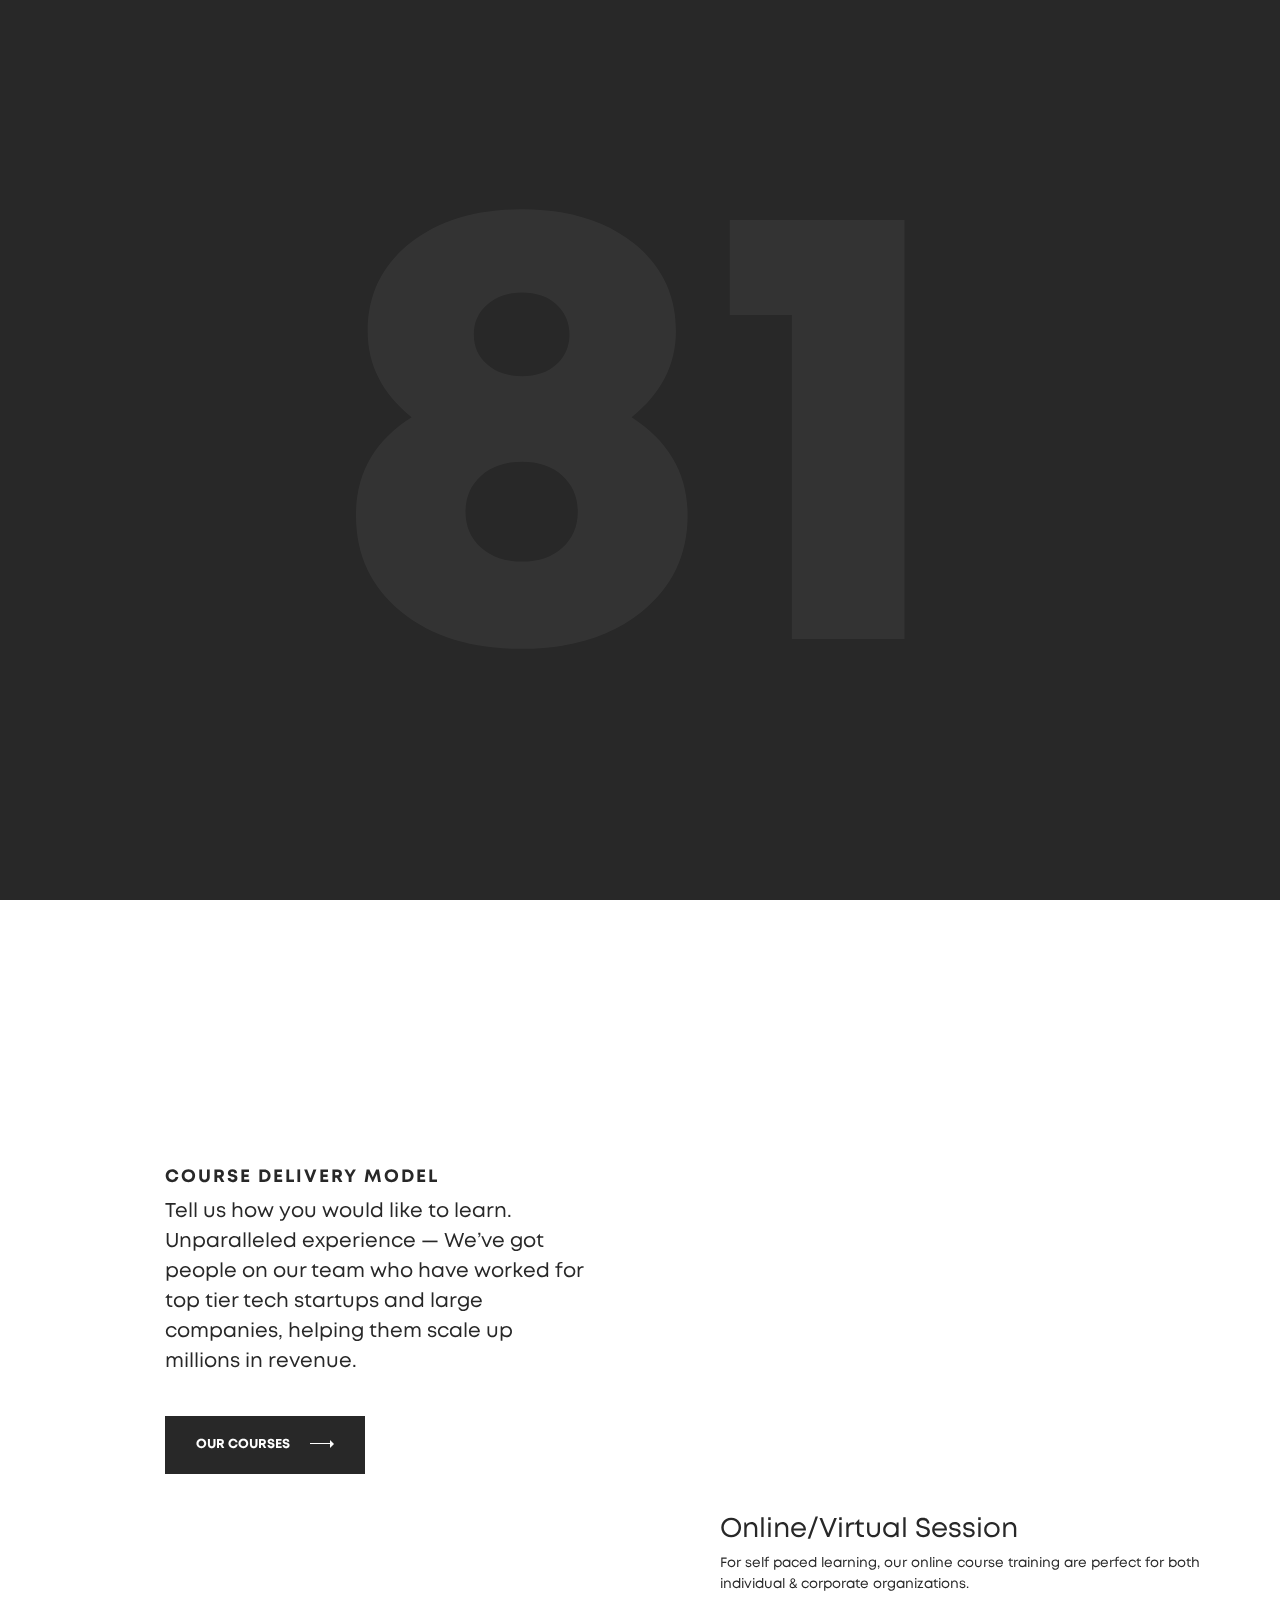
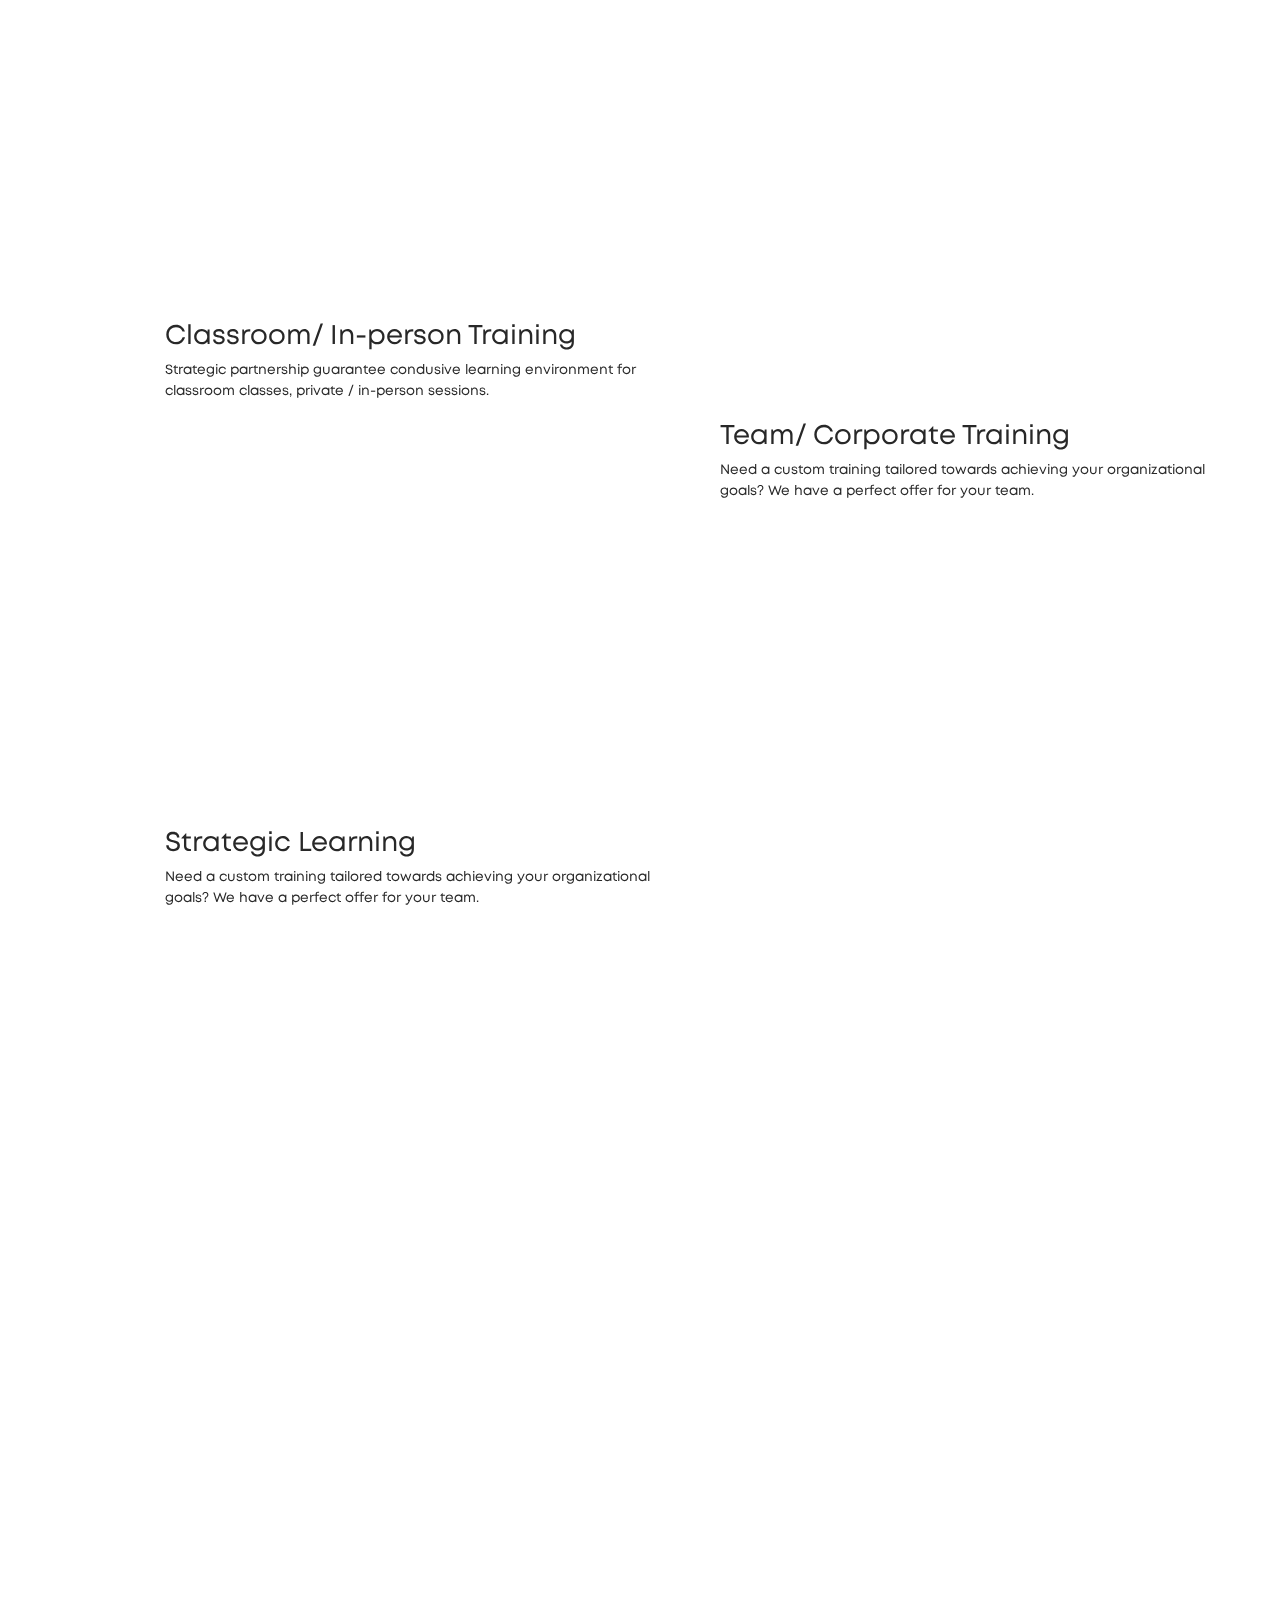
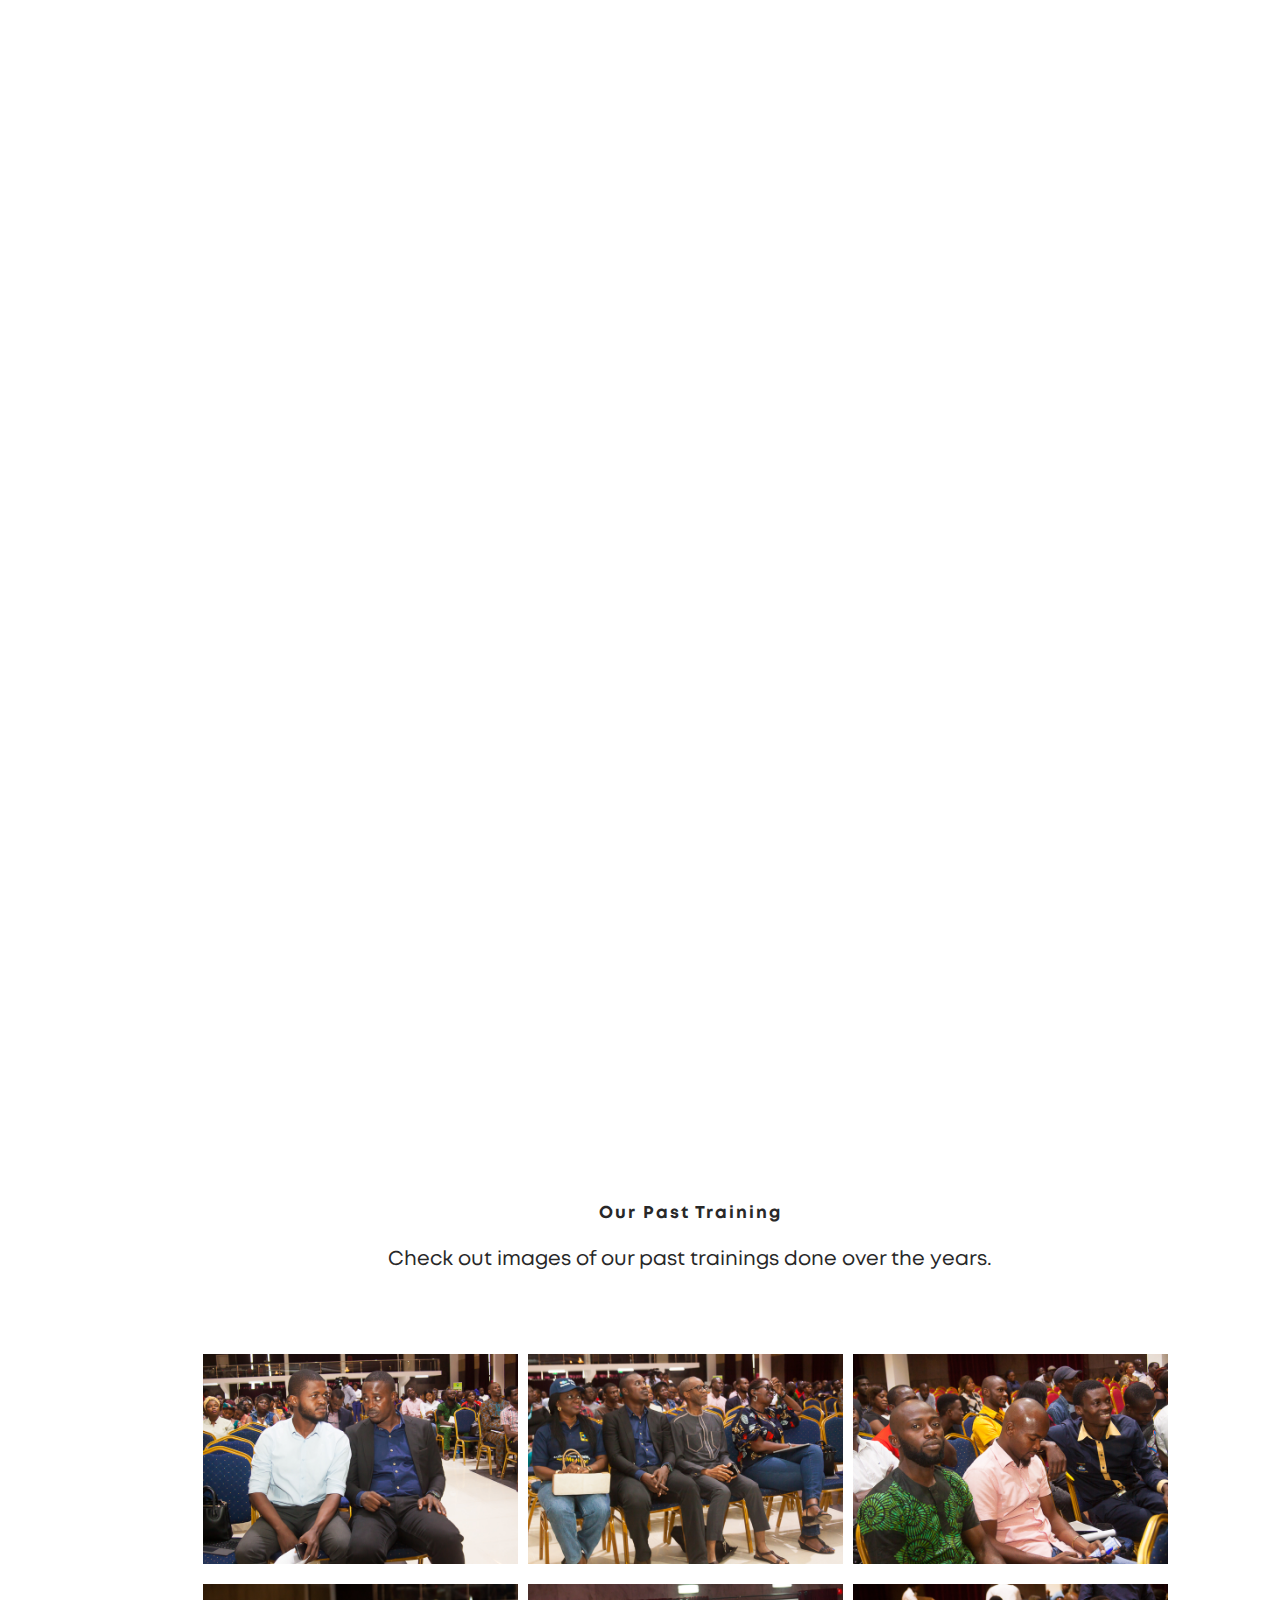
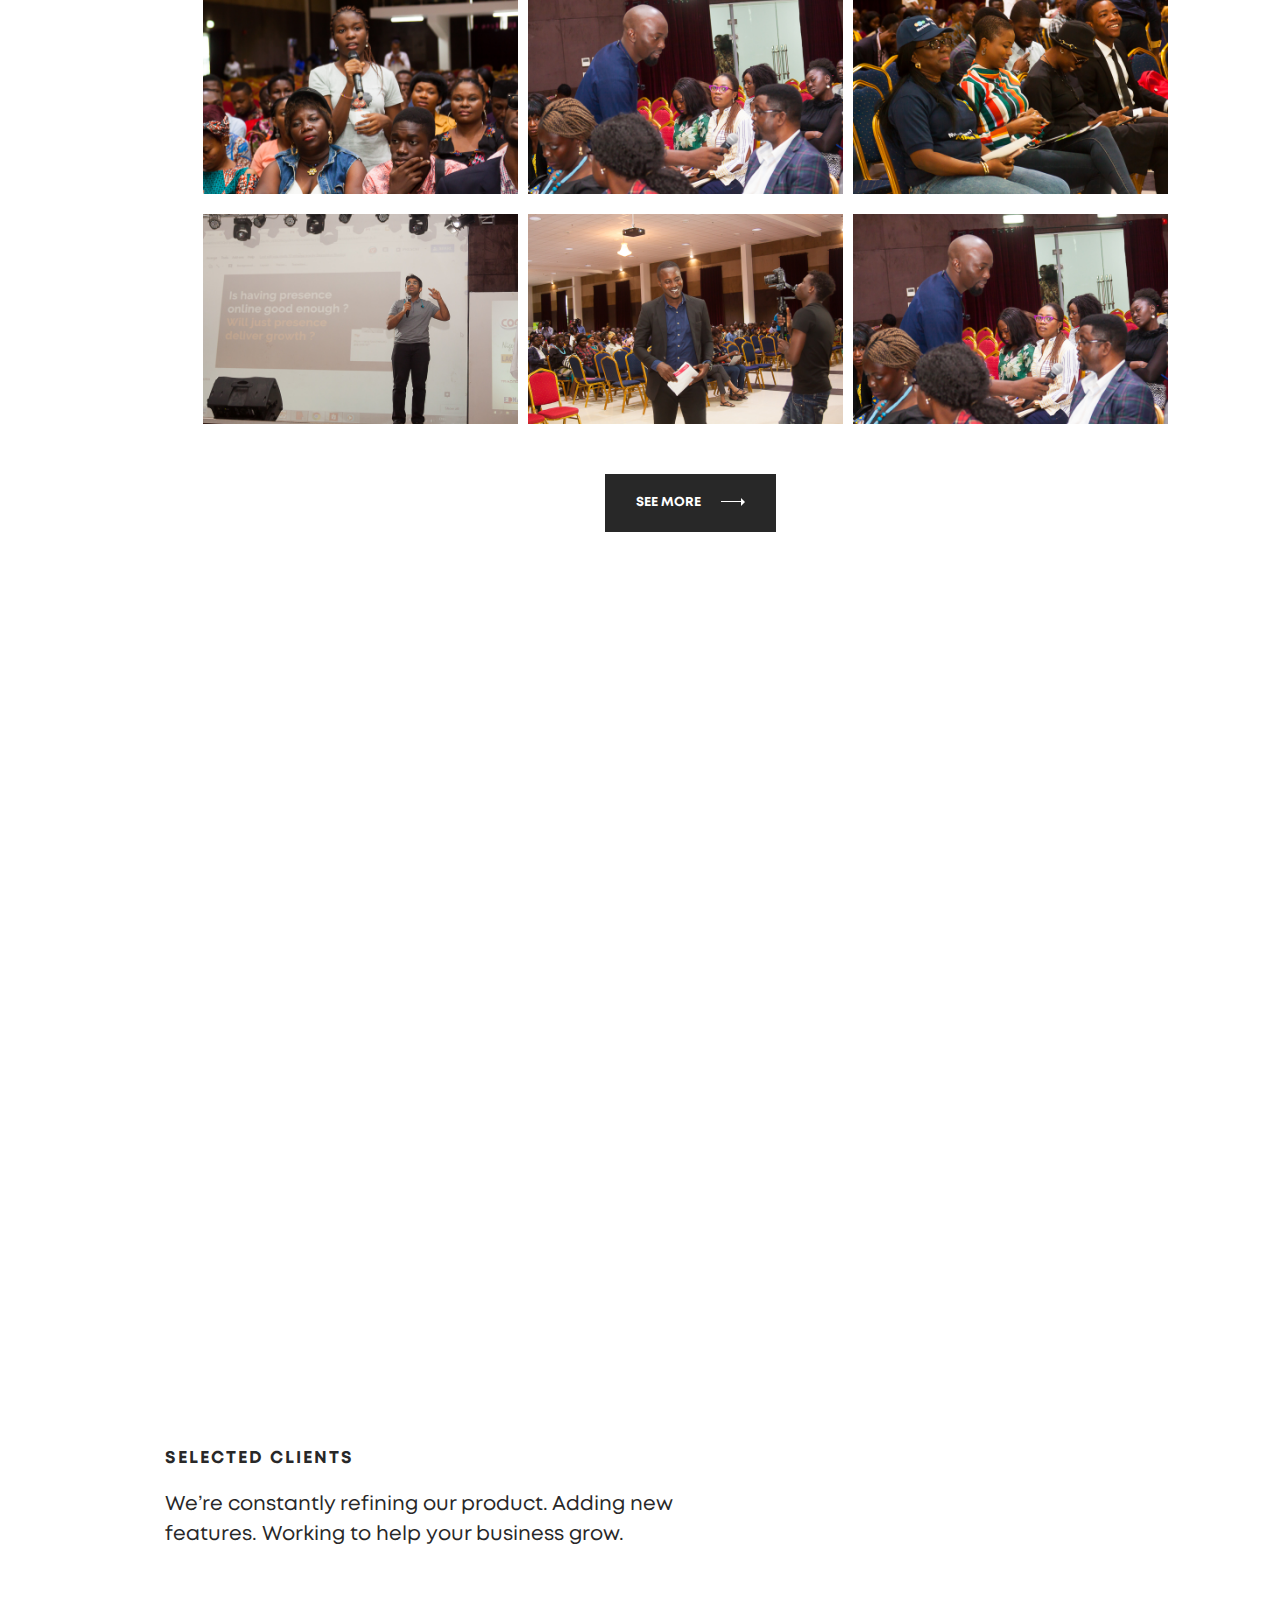
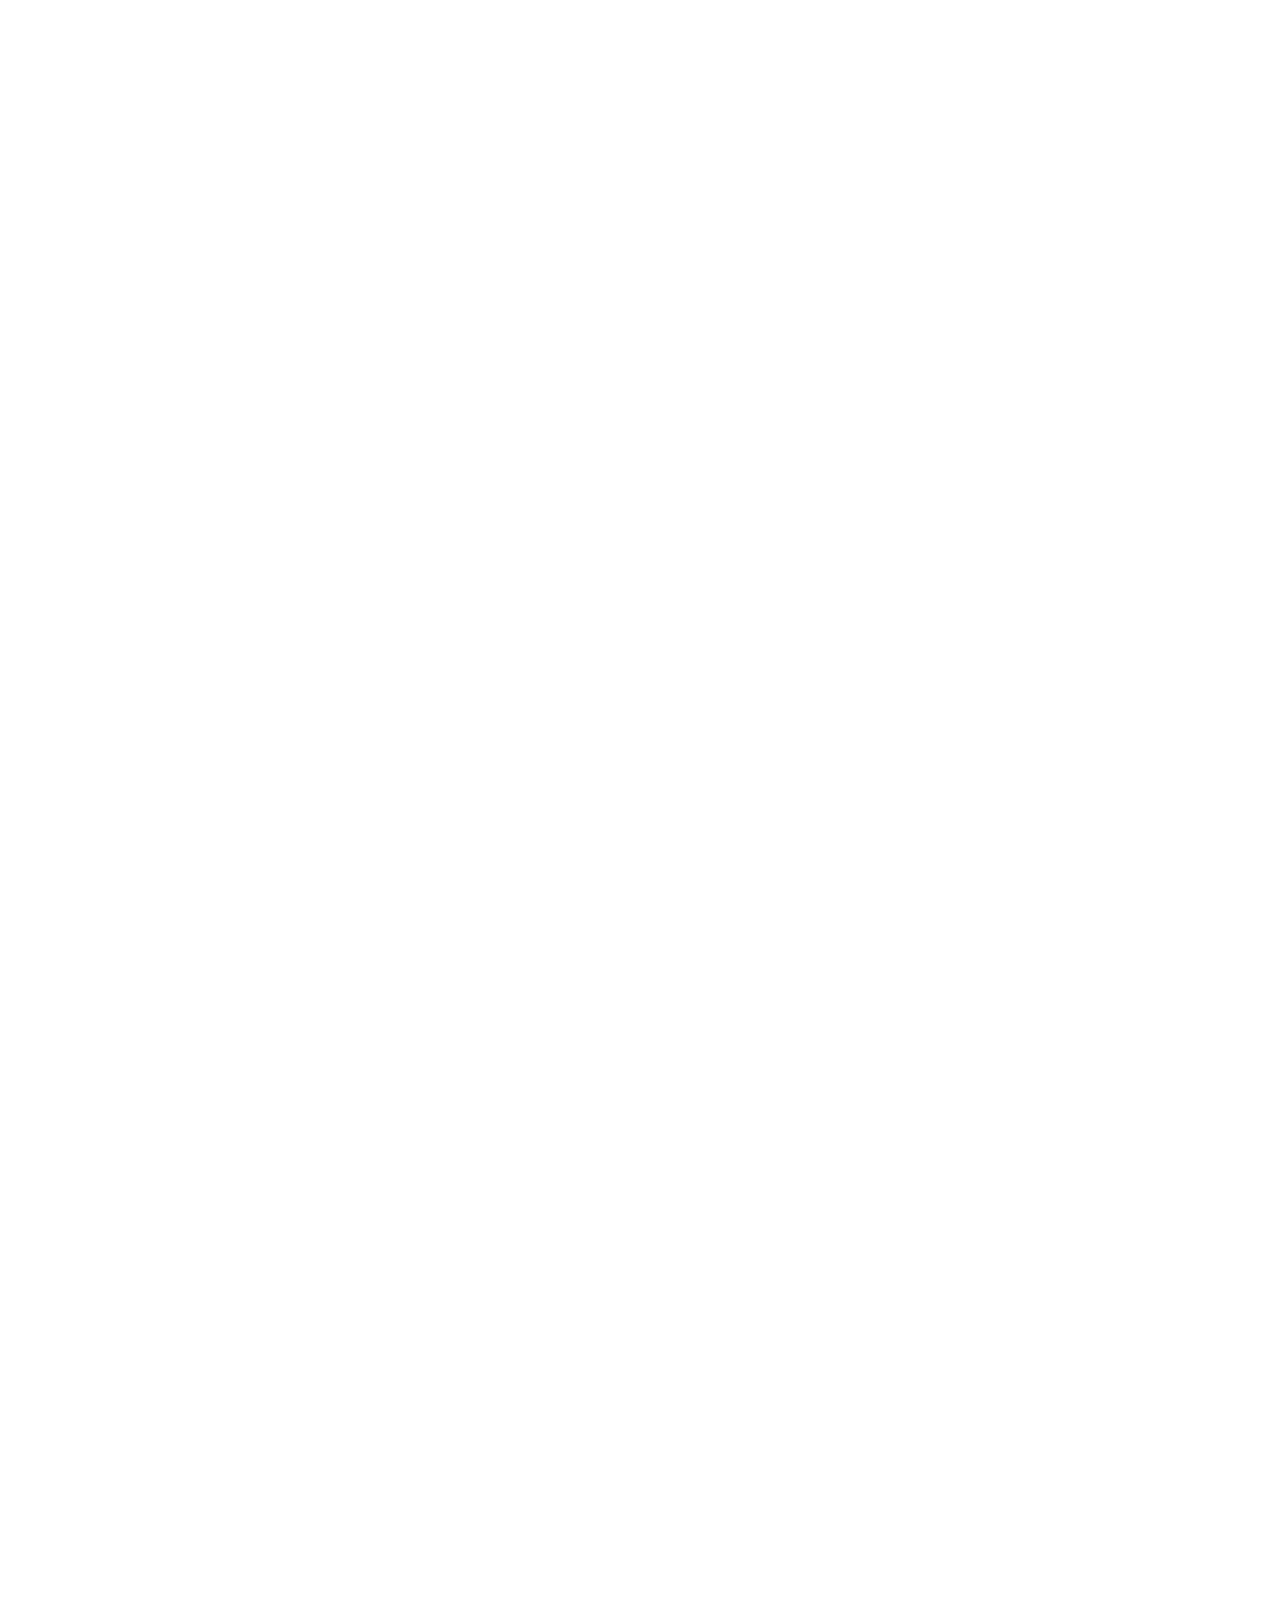
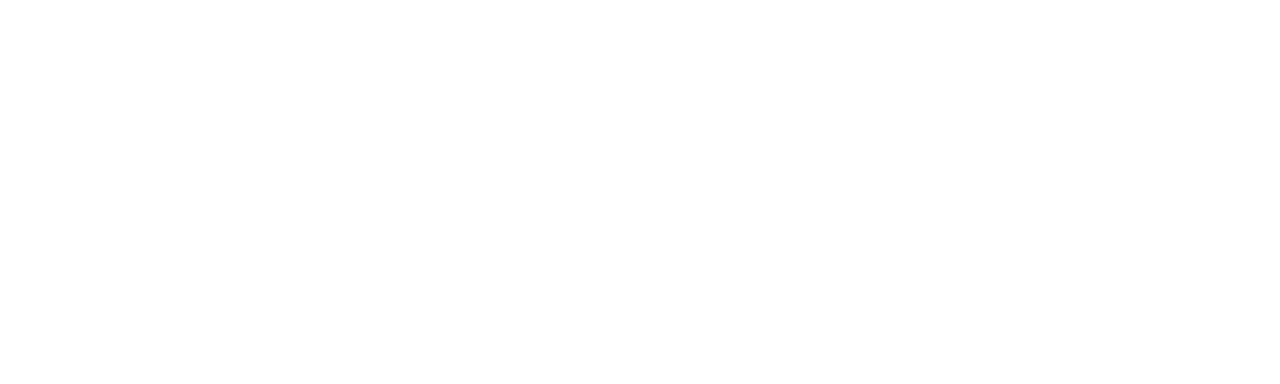
==== commit c59fc500: "added new design" ====
--- a/index.html
+++ b/index.html
@@ -63,6 +63,7 @@
     <link rel="stylesheet" href="css/swiper.min.css" />
     <link rel="stylesheet" href="css/bootstrap.min.css" />
     <link rel="stylesheet" href="css/style.css" />
+    <link rel="stylesheet" href="css/ldmt.css" />
   </head>
   <body>
     <div class="preloader">
@@ -86,7 +87,9 @@
             <li><a href="index.html">Home</a></li>
             <li><a href="about.html">About</a></li>
             <li><a href="courses.html">Courses</a></li>
+            <li><a href="gallery.html">Gallery</a></li>
             <li><a href="contact.html">Contact</a></li>
+            <li><a href="register.html">Register</a></li>
           </ul>
         </div>
         <!-- end side-menu -->
@@ -159,7 +162,9 @@
               <li><a href="index.html">Home</a></li>
               <li><a href="about.html">About</a></li>
               <li><a href="courses.html">Courses</a></li>
+              <li><a href="gallery.html">Gallery</a></li>
               <li><a href="contact.html">Contact</a></li>
+              <li><a href="register.html">Register</a></li>
             </ul>
           </div>
           <!-- end main-menu -->
@@ -208,8 +213,8 @@
       <div class="headlines">
         <div class="container">
           <h1>
-            Lagos based <br />
-            Digital Agency & Training
+            Lagos Digital <br />
+            Marketing Training
           </h1>
         </div>
         <!-- end container -->
@@ -296,7 +301,7 @@
           <li>
             <div class="project-box">
               <figure class="project-image reveal-effect masker wow">
-                <img src="images/online.jpg" alt="Image" />
+                <img src="images/img6.jpg" alt="Image" />
               </figure>
               <div class="project-content">
                 <h3>Online/Virtual Session</h3>
@@ -312,7 +317,8 @@
           <li>
             <div class="project-box">
               <figure class="project-image reveal-effect masker wow">
-                <img src="images/classroom.jpg" alt="Image" />
+                <!-- <img src="images/classroom.jpg" alt="Image" /> -->
+                <img src="images/img18.jpg" alt="Image" />
               </figure>
               <div class="project-content">
                 <h3>Classroom/ In-person Training</h3>
@@ -329,7 +335,7 @@
           <li>
             <div class="project-box">
               <figure class="project-image reveal-effect masker wow">
-                <img src="images/team.jpg" alt="Image" />
+                <img src="images/img8.jpg" alt="Image" />
               </figure>
               <div class="project-content">
                 <h3>Team/ Corporate Training</h3>
@@ -346,7 +352,7 @@
           <li>
             <div class="project-box">
               <figure class="project-image reveal-effect masker wow">
-                <img src="images/strategic.jpg" alt="Image" />
+                <img src="images/img5.jpg" alt="Image" />
               </figure>
               <div class="project-content">
                 <h3>Strategic Learning</h3>
@@ -385,6 +391,16 @@
               <figcaption>
                 <span>01</span>
                 <h4>Content Marketing</h4>
+                <!-- <div class="icon__price">
+                  <div class="icon__price-child">
+                    <img src="images/clock.png" alt="Clock icon" />
+                    <p>10 Weeks</p>
+                  </div>
+                  <div class="icon__price-child">
+                    <img src="images/best-price.png" alt="Price icon" />
+                    <p>&#8358; 50,000</p>
+                  </div>
+                </div> -->
               </figcaption>
             </figure>
           </div>
@@ -562,6 +578,11 @@
           <img src="images/training-7.jpg" alt="Our Training" />
           <img src="images/training-8.jpg" alt="Our Training" />
           <img src="images/training-5.jpg" alt="Our Training" />
+        </div>
+        <div class="button-center">
+          <div class="custom-btn">
+            <a href="gallery.html">See More<span></span> <i></i></a>
+          </div>
         </div>
       </div>
       <!-- end container -->
@@ -697,8 +718,8 @@
           <div class="col-lg-4 col-md-6 wow fadeInUp">
             <h5>Location</h5>
             <address>
-              7 Molade Okoya, <br />
-              Adeniyi Jones, Lagos
+              8 Alhaji Jimoh street, <br />
+              Off Adeniyi Jones, Ikeja
             </address>
           </div>
           <!-- end col-4 -->
@@ -715,6 +736,7 @@
               <ul>
                 <li><a href="courses.html">Courses</a></li>
                 <li><a href="about.html">About</a></li>
+                <li><a href="gallery.html">Gallery</a></li>
                 <li><a href="contact.html">Contact</a></li>
               </ul>
               <span>© 2022 LDMT - All rights Reserved</span>
--- a/css/style.css
+++ b/css/style.css
@@ -78,11 +78,14 @@
 }
 
 /* FORM ELEMENTS */
-input[type="text"] {
+input[type="text"],
+input[type="email"],
+input[type="tel"] {
   width: 100%;
   height: 54px;
   border: 1px solid #eee;
   padding: 0 20px;
+  font-size: 14px;
 }
 
 textarea {
@@ -1750,6 +1753,7 @@
   display: flex;
   flex-wrap: wrap;
   padding: 150px 0;
+  align-items: center;
 }
 .our-awards .titles {
   text-align: center;
--- a/css/ldmt.css
+++ b/css/ldmt.css
@@ -0,0 +1,49 @@
+.modal-wrap {
+  display: flex;
+  justify-content: center;
+  align-items: center;
+  position: fixed;
+  top: 0;
+  z-index: 4;
+  width: 100%;
+  height: 100%;
+  background-color: rgba(0, 0, 0, 0.5);
+}
+
+.modal {
+  text-align: center;
+  padding: 50px;
+  border-radius: 8px;
+  background-color: #fff;
+}
+
+.modal img {
+  width: 200px;
+  height: auto;
+  margin-bottom: 16px;
+}
+
+.modal p:nth-child(2) {
+  font-size: 24px;
+  margin-bottom: 8px;
+}
+
+.modal button {
+  margin-top: 24px;
+}
+
+.modal button:hover {
+  border-color: #007bff;
+  color: #007bff;
+}
+
+.button-center {
+  display: flex;
+  justify-content: center;
+  align-items: center;
+  margin-top: 30px;
+}
+
+.display-none {
+  display: none;
+}
